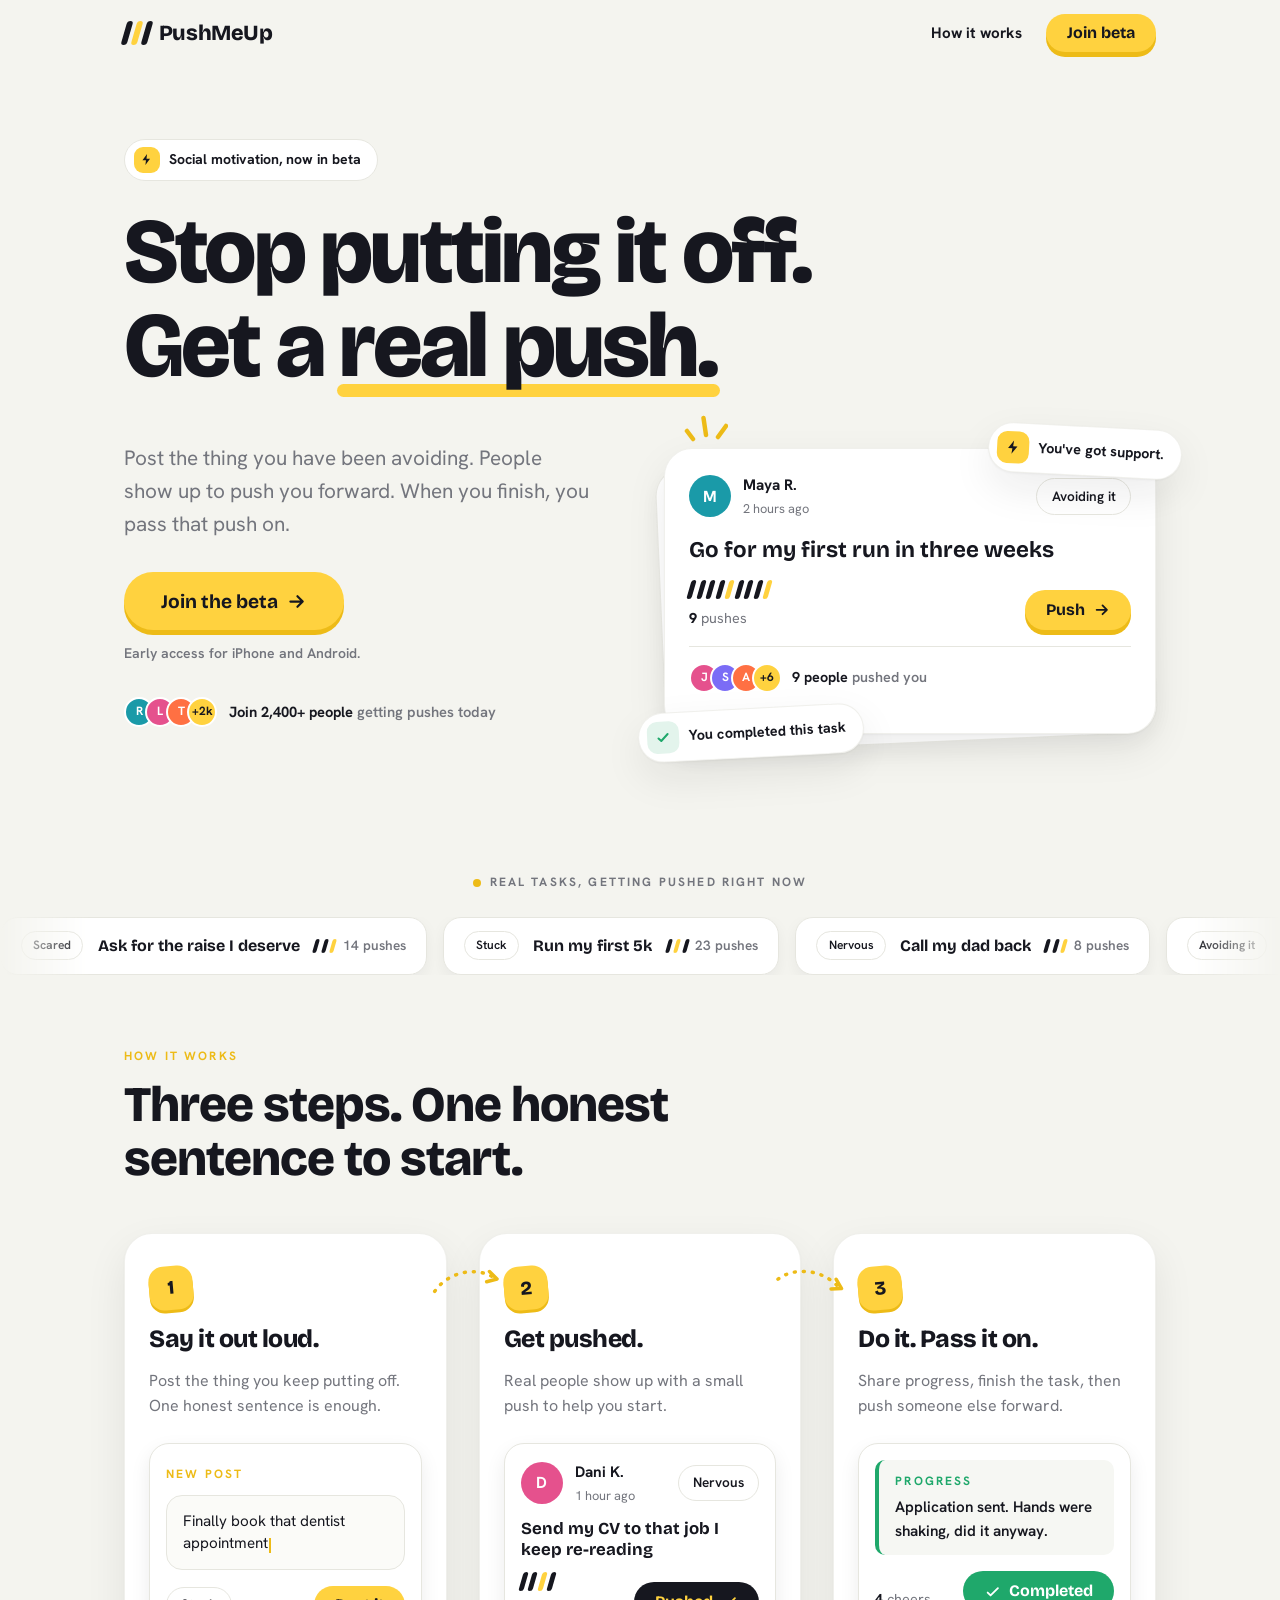
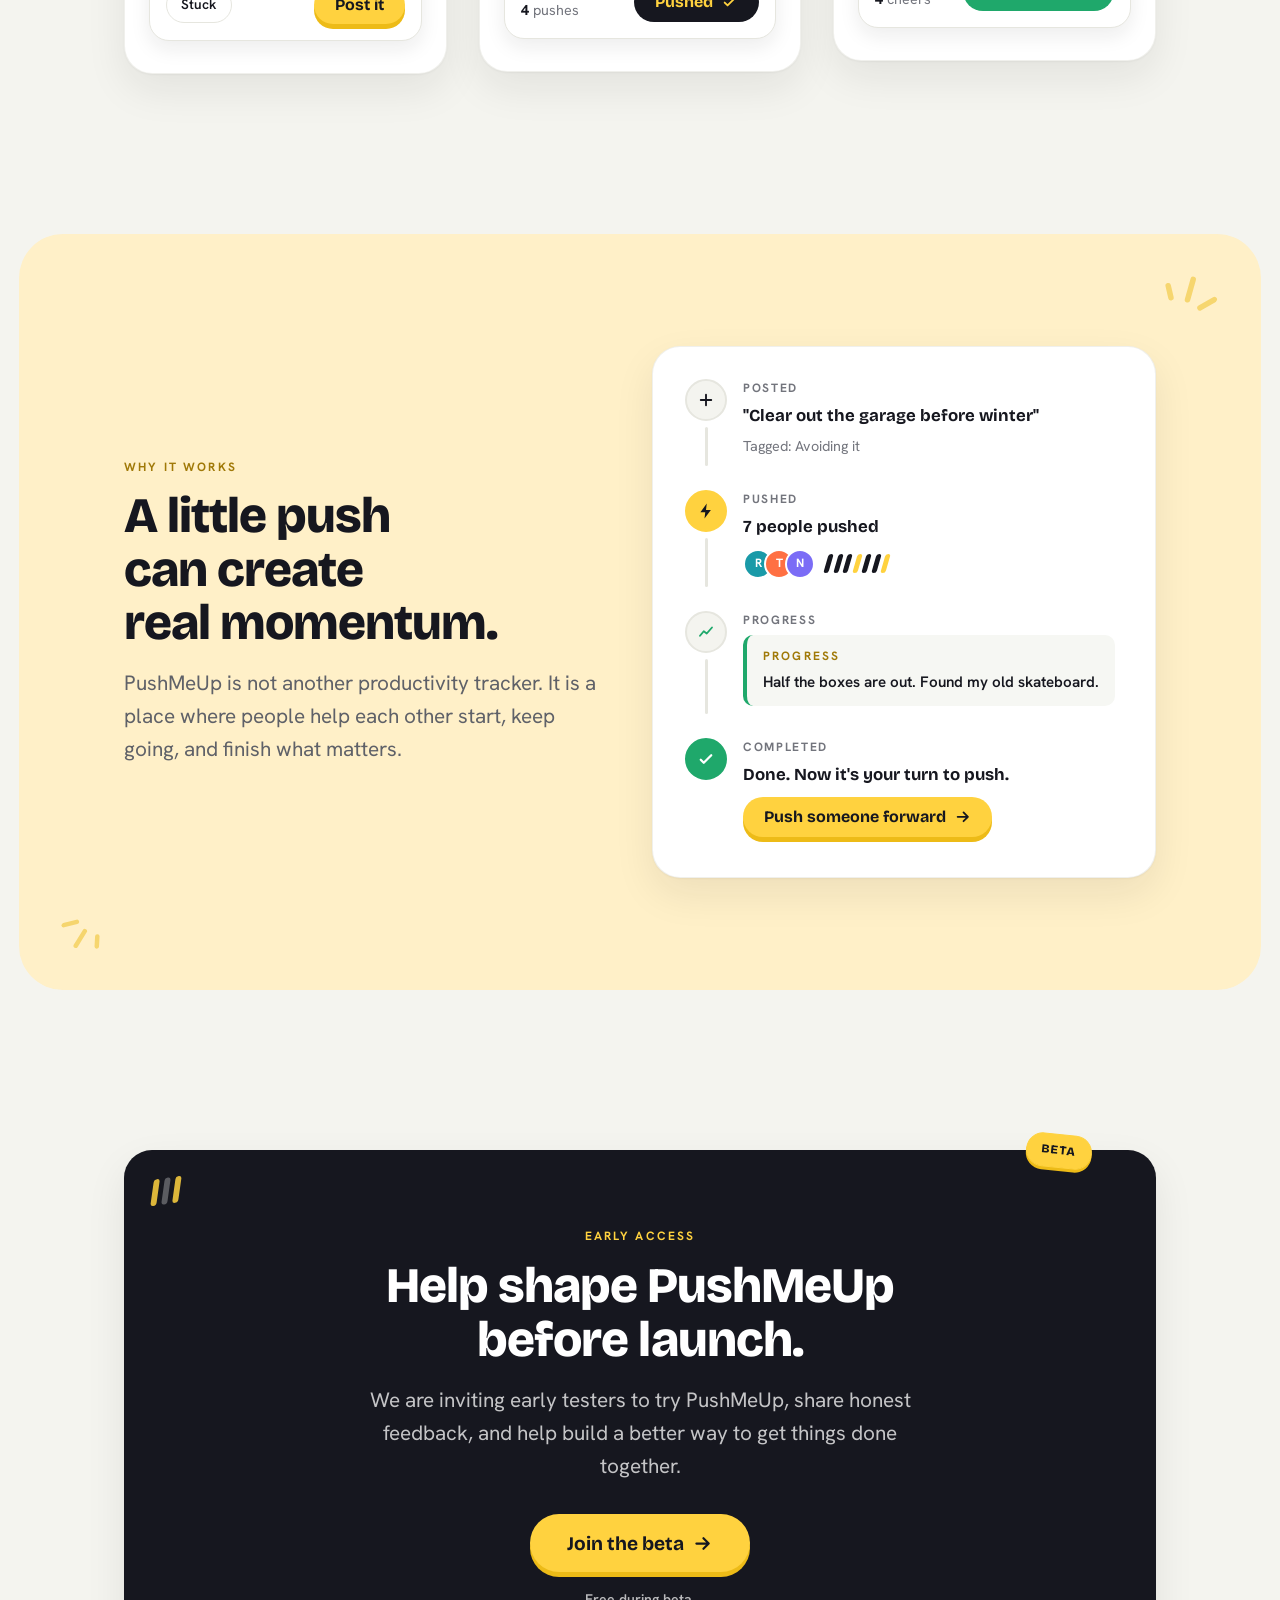
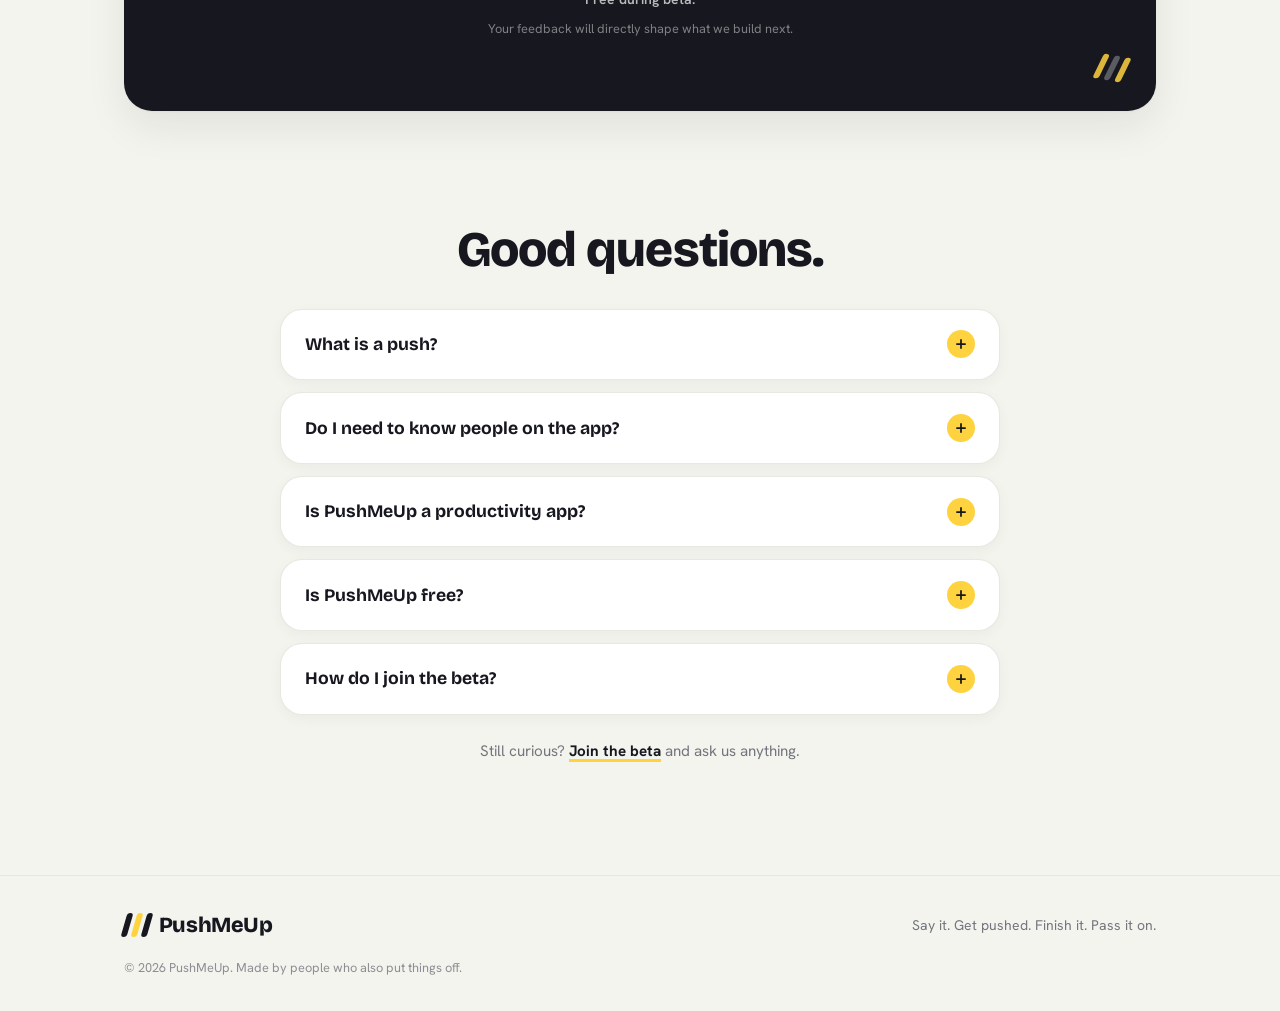
==== index.html @ baaebb1c "Add GitHub Pages deploy via Actions; centralize CTA links - .github/workflows/deploy.yml publishes t" ====
<!DOCTYPE html>
<html lang="en">
<head>
  <meta charset="UTF-8" />
  <meta name="viewport" content="width=device-width, initial-scale=1.0" />
  <title>PushMeUp | Stop putting it off. Get a real push.</title>
  <meta name="description" content="Post the thing you have been avoiding. People show up to push you forward, and when you finish you pass that push on. Join the PushMeUp beta." />
  <meta property="og:title" content="PushMeUp | Stop putting it off. Get a real push." />
  <meta property="og:description" content="Post the thing you have been avoiding. People show up to push you forward, and when you finish you pass that push on." />
  <meta property="og:type" content="website" />
  <meta name="theme-color" content="#F4F4EF" />
  <link rel="icon" href="data:image/svg+xml,%3Csvg xmlns='http://www.w3.org/2000/svg' viewBox='0 0 32 32'%3E%3Cg transform='rotate(14 16 16)'%3E%3Crect x='5' y='5' width='5' height='22' rx='2.5' fill='%2316171F'/%3E%3Crect x='13.5' y='5' width='5' height='22' rx='2.5' fill='%23FFD23F'/%3E%3Crect x='22' y='5' width='5' height='22' rx='2.5' fill='%2316171F'/%3E%3C/g%3E%3C/svg%3E" />

  <link rel="preconnect" href="https://fonts.googleapis.com" />
  <link rel="preconnect" href="https://fonts.gstatic.com" crossorigin />
  <link href="https://fonts.googleapis.com/css2?family=Bricolage+Grotesque:wght@400;600;700;800&family=Hanken+Grotesk:wght@400;600;700;800&display=swap" rel="stylesheet" />

  <link rel="stylesheet" href="css/theme.css" />
  <link rel="stylesheet" href="css/components.css" />
  <link rel="stylesheet" href="css/site.css" />
</head>
<body>

  <!-- ================= Header ================= -->
  <header class="header">
    <div class="wrap header__row">
      <a class="logo" href="#" aria-label="PushMeUp home">
        <span class="logo__bars" aria-hidden="true"><i></i><i></i><i></i></span>
        PushMeUp
      </a>
      <nav class="header__nav" aria-label="Main">
        <a class="header__link" href="#how-it-works">How it works</a>
        <a class="btn btn--push btn--compact" href="#beta" data-cta>Join beta</a>
      </nav>
    </div>
  </header>

  <main>
    <!-- ================= Hero ================= -->
    <section class="hero">
      <div class="wrap">
        <span class="hero__kicker">
          <span class="hero__kicker-bolt" aria-hidden="true">
            <svg viewBox="0 0 24 24" fill="none"><path d="M13 2 4.5 13.5H11L10 22l8.5-11.5H12L13 2Z" fill="#16171F"/></svg>
          </span>
          Social motivation, now in beta
        </span>

        <h1 class="hero__title">Stop putting it off. Get a <span class="hl">real push.</span></h1>

        <div class="hero__grid">
          <div class="hero__copy">
            <p class="hero__lead">Post the thing you have been avoiding. People show up to push you forward. When you finish, you pass that push on.</p>
            <div class="hero__actions">
              <a class="btn btn--push" href="#beta" data-cta>
                Join the beta
                <svg class="btn__arrow" viewBox="0 0 24 24" fill="none" aria-hidden="true"><path d="M5 12h14M13 6l6 6-6 6" stroke="currentColor" stroke-width="2.5" stroke-linecap="round" stroke-linejoin="round"/></svg>
              </a>
              <p class="hero__cta-note">Early access for iPhone and Android.</p>
            </div>
            <p class="hero__proof">
              <span class="avatar-stack" aria-hidden="true">
                <span class="avatar avatar--sm avatar--teal">R</span>
                <span class="avatar avatar--sm avatar--pink">L</span>
                <span class="avatar avatar--sm avatar--orange">T</span>
                <span class="avatar avatar--sm avatar--push">+2k</span>
              </span>
              <span><strong>Join 2,400+ people</strong> getting pushes today</span>
            </p>
          </div>

          <div class="hero__stage">
            <!-- hand-drawn "ta-da" emphasis strokes -->
            <svg class="hero__burst" viewBox="0 0 44 32" fill="none" aria-hidden="true">
              <path d="M9 29 3 21M22 25l-2.5-17M34 27l8-11" stroke="currentColor" stroke-width="4.5" stroke-linecap="round"/>
            </svg>

            <div class="hero__card-back" aria-hidden="true"></div>

            <span class="support-chip hero__chip-support">
              <span class="support-chip__bolt" aria-hidden="true">
                <svg viewBox="0 0 24 24" fill="none"><path d="M13 2 4.5 13.5H11L10 22l8.5-11.5H12L13 2Z" fill="#16171F"/></svg>
              </span>
              You've got support.
            </span>

            <!-- Main task card: faithful feed-card recreation -->
            <article class="app-card hero__card-main" aria-label="Example PushMeUp post">
              <div class="app-card__head">
                <span class="avatar avatar--teal" aria-hidden="true">M</span>
                <div class="app-card__who">
                  <strong>Maya R.</strong>
                  <span>2 hours ago</span>
                </div>
                <span class="chip">Avoiding it</span>
              </div>
              <p class="app-card__task">Go for my first run in three weeks</p>
              <div class="app-card__foot">
                <div class="app-card__pushes">
                  <span class="tally" aria-hidden="true">
                    <i></i><i></i><i></i><i></i><i class="is-push"></i><i></i><i></i><i></i><i class="is-push"></i>
                  </span>
                  <span class="app-card__count"><strong>9</strong> pushes</span>
                </div>
                <button class="btn btn--push btn--compact js-hero-push" type="button">
                  Push
                  <svg class="btn__arrow" viewBox="0 0 24 24" fill="none" aria-hidden="true"><path d="M5 12h14M13 6l6 6-6 6" stroke="currentColor" stroke-width="2.5" stroke-linecap="round" stroke-linejoin="round"/></svg>
                </button>
              </div>
              <div class="hero__supporters">
                <span class="avatar-stack" aria-hidden="true">
                  <span class="avatar avatar--sm avatar--pink">J</span>
                  <span class="avatar avatar--sm avatar--purple">S</span>
                  <span class="avatar avatar--sm avatar--orange">A</span>
                  <span class="avatar avatar--sm avatar--push">+6</span>
                </span>
                <span><strong>9 people</strong> pushed you</span>
              </div>
            </article>

            <span class="support-chip hero__chip-done">
              <span class="support-chip__bolt" style="background: var(--done-soft);" aria-hidden="true">
                <svg viewBox="0 0 24 24" fill="none"><path d="m5 13 4 4L19 7" stroke="#1FA86B" stroke-width="3" stroke-linecap="round" stroke-linejoin="round"/></svg>
              </span>
              You completed this task
            </span>
          </div>
        </div>
      </div>
    </section>

    <!-- ================= Live feed strip ================= -->
    <section class="feed-strip" aria-label="Real tasks being pushed right now">
      <p class="feed-strip__label"><span class="feed-strip__dot" aria-hidden="true"></span> Real tasks, getting pushed right now</p>
      <div class="feed-strip__viewport">
        <div class="marquee">
          <div class="marquee__group">
            <span class="mini-card"><span class="chip">Scared</span><span class="mini-card__task">Ask for the raise I deserve</span><span class="mini-card__meta"><span class="tally"><i></i><i></i><i class="is-push"></i></span> 14 pushes</span></span>
            <span class="mini-card"><span class="chip">Stuck</span><span class="mini-card__task">Run my first 5k</span><span class="mini-card__meta"><span class="tally"><i></i><i class="is-push"></i><i></i></span> 23 pushes</span></span>
            <span class="mini-card"><span class="chip">Nervous</span><span class="mini-card__task">Call my dad back</span><span class="mini-card__meta"><span class="tally"><i></i><i></i><i class="is-push"></i></span> 8 pushes</span></span>
            <span class="mini-card"><span class="chip">Avoiding it</span><span class="mini-card__task">Finish chapter three of my thesis</span><span class="mini-card__meta"><span class="tally"><i class="is-push"></i><i></i><i></i></span> 17 pushes</span></span>
            <span class="mini-card"><span class="chip">Stuck</span><span class="mini-card__task">Send the first invoice</span><span class="mini-card__meta"><span class="tally"><i></i><i class="is-push"></i><i></i></span> 12 pushes</span></span>
            <span class="mini-card"><span class="chip">Day one</span><span class="mini-card__task">Quit vaping, for real this time</span><span class="mini-card__meta"><span class="tally"><i></i><i></i><i class="is-push"></i></span> 31 pushes</span></span>
            <span class="mini-card"><span class="chip">Avoiding it</span><span class="mini-card__task">Book the dentist. Finally.</span><span class="mini-card__meta"><span class="tally"><i class="is-push"></i><i></i><i></i></span> 9 pushes</span></span>
            <span class="mini-card"><span class="chip">Nervous</span><span class="mini-card__task">Post my art online</span><span class="mini-card__meta"><span class="tally"><i></i><i class="is-push"></i><i></i></span> 19 pushes</span></span>
          </div>
          <div class="marquee__group" aria-hidden="true">
            <span class="mini-card"><span class="chip">Scared</span><span class="mini-card__task">Ask for the raise I deserve</span><span class="mini-card__meta"><span class="tally"><i></i><i></i><i class="is-push"></i></span> 14 pushes</span></span>
            <span class="mini-card"><span class="chip">Stuck</span><span class="mini-card__task">Run my first 5k</span><span class="mini-card__meta"><span class="tally"><i></i><i class="is-push"></i><i></i></span> 23 pushes</span></span>
            <span class="mini-card"><span class="chip">Nervous</span><span class="mini-card__task">Call my dad back</span><span class="mini-card__meta"><span class="tally"><i></i><i></i><i class="is-push"></i></span> 8 pushes</span></span>
            <span class="mini-card"><span class="chip">Avoiding it</span><span class="mini-card__task">Finish chapter three of my thesis</span><span class="mini-card__meta"><span class="tally"><i class="is-push"></i><i></i><i></i></span> 17 pushes</span></span>
            <span class="mini-card"><span class="chip">Stuck</span><span class="mini-card__task">Send the first invoice</span><span class="mini-card__meta"><span class="tally"><i></i><i class="is-push"></i><i></i></span> 12 pushes</span></span>
            <span class="mini-card"><span class="chip">Day one</span><span class="mini-card__task">Quit vaping, for real this time</span><span class="mini-card__meta"><span class="tally"><i></i><i></i><i class="is-push"></i></span> 31 pushes</span></span>
            <span class="mini-card"><span class="chip">Avoiding it</span><span class="mini-card__task">Book the dentist. Finally.</span><span class="mini-card__meta"><span class="tally"><i class="is-push"></i><i></i><i></i></span> 9 pushes</span></span>
            <span class="mini-card"><span class="chip">Nervous</span><span class="mini-card__task">Post my art online</span><span class="mini-card__meta"><span class="tally"><i></i><i class="is-push"></i><i></i></span> 19 pushes</span></span>
          </div>
        </div>
      </div>
    </section>

    <!-- ================= How it works ================= -->
    <section class="section" id="how-it-works" style="padding-top: 0;">
      <div class="wrap">
        <span class="overline section__kicker reveal">How it works</span>
        <h2 class="section__title reveal">Three steps. One honest sentence to start.</h2>

        <div class="steps reveal-group">
          <!-- connector doodles (desktop) -->
          <svg class="step-arrow step-arrow--1" viewBox="0 0 76 34" fill="none" aria-hidden="true">
            <path d="M4 26C20 6 50 4 66 18" stroke="currentColor" stroke-width="3.5" stroke-linecap="round" stroke-dasharray="1 8"/>
            <path d="M60 10l7 8-10.5 2" stroke="currentColor" stroke-width="3.5" stroke-linecap="round" stroke-linejoin="round"/>
          </svg>
          <svg class="step-arrow step-arrow--2" viewBox="0 0 76 34" fill="none" aria-hidden="true">
            <path d="M4 18C20 4 50 6 66 24" stroke="currentColor" stroke-width="3.5" stroke-linecap="round" stroke-dasharray="1 8"/>
            <path d="M62 15l6 9-10.5 1" stroke="currentColor" stroke-width="3.5" stroke-linecap="round" stroke-linejoin="round"/>
          </svg>

          <!-- Step 1 -->
          <article class="card card--hoverable step reveal">
            <span class="step__num" aria-hidden="true">1</span>
            <h3 class="step__title">Say it out loud.</h3>
            <p class="step__copy">Post the thing you keep putting off. One honest sentence is enough.</p>
            <div class="step__visual" aria-label="Post composer preview">
              <div class="app-card">
                <span class="overline">New post</span>
                <div class="composer__field" style="margin-top: 0.6rem;">
                  Finally book that dentist appointment<span class="caret" aria-hidden="true"></span>
                </div>
                <div class="composer__foot">
                  <span class="chip">Stuck</span>
                  <span class="btn btn--push btn--compact" role="presentation">Post it</span>
                </div>
              </div>
            </div>
          </article>

          <!-- Step 2 -->
          <article class="card card--hoverable step reveal">
            <span class="step__num" aria-hidden="true">2</span>
            <h3 class="step__title">Get pushed.</h3>
            <p class="step__copy">Real people show up with a small push to help you start.</p>
            <div class="step__visual" aria-label="Push interaction preview">
              <div class="app-card">
                <div class="app-card__head">
                  <span class="avatar avatar--pink" aria-hidden="true">D</span>
                  <div class="app-card__who">
                    <strong>Dani K.</strong>
                    <span>1 hour ago</span>
                  </div>
                  <span class="chip">Nervous</span>
                </div>
                <p class="app-card__task">Send my CV to that job I keep re-reading</p>
                <div class="app-card__foot">
                  <div class="app-card__pushes">
                    <span class="tally" aria-hidden="true"><i></i><i></i><i class="is-push"></i><i></i></span>
                    <span class="app-card__count"><strong>4</strong> pushes</span>
                  </div>
                  <span class="btn btn--pushed" role="presentation">
                    Pushed
                    <svg class="btn__arrow" viewBox="0 0 24 24" fill="none" aria-hidden="true"><path d="m5 13 4 4L19 7" stroke="currentColor" stroke-width="2.5" stroke-linecap="round" stroke-linejoin="round"/></svg>
                  </span>
                </div>
              </div>
            </div>
          </article>

          <!-- Step 3 -->
          <article class="card card--hoverable step reveal">
            <span class="step__num" aria-hidden="true">3</span>
            <h3 class="step__title">Do it. Pass it on.</h3>
            <p class="step__copy">Share progress, finish the task, then push someone else forward.</p>
            <div class="step__visual" aria-label="Progress and completion preview">
              <div class="app-card">
                <div class="progress-block" style="margin-top: 0;">
                  <span class="overline">Progress</span>
                  <p>Application sent. Hands were shaking, did it anyway.</p>
                </div>
                <div class="app-card__foot">
                  <span class="app-card__count"><strong>4</strong> cheers</span>
                  <span class="btn btn--done" role="presentation">
                    <svg class="btn__arrow" viewBox="0 0 24 24" fill="none" aria-hidden="true"><path d="m5 13 4 4L19 7" stroke="currentColor" stroke-width="2.5" stroke-linecap="round" stroke-linejoin="round"/></svg>
                    Completed
                  </span>
                </div>
              </div>
            </div>
          </article>
        </div>
      </div>
    </section>

    <!-- ================= Momentum ================= -->
    <section class="band-section">
      <div class="band">
        <svg class="band__doodle band__doodle--tr" viewBox="0 0 44 32" fill="none" aria-hidden="true">
          <path d="M9 29 3 21M22 25l-2.5-17M34 27l8-11" stroke="currentColor" stroke-width="4.5" stroke-linecap="round"/>
        </svg>
        <svg class="band__doodle band__doodle--bl" viewBox="0 0 44 32" fill="none" aria-hidden="true">
          <path d="M9 29 3 21M22 25l-2.5-17M34 27l8-11" stroke="currentColor" stroke-width="4.5" stroke-linecap="round"/>
        </svg>

        <div class="wrap momentum__grid">
          <div class="reveal">
            <span class="overline section__kicker">Why it works</span>
            <h2 class="section__title">A little push can create real momentum.</h2>
            <p class="section__lead">PushMeUp is not another productivity tracker. It is a place where people help each other start, keep going, and finish what matters.</p>
          </div>

          <div class="card timeline reveal-group" aria-label="The PushMeUp loop, from posting to completing">
            <div class="timeline__row reveal">
              <div class="timeline__marker">
                <span class="timeline__dot" aria-hidden="true">
                  <svg viewBox="0 0 24 24" fill="none"><path d="M12 5v14M5 12h14" stroke="#16171F" stroke-width="2.5" stroke-linecap="round"/></svg>
                </span>
                <span class="timeline__line" aria-hidden="true"></span>
              </div>
              <div class="timeline__body">
                <span class="timeline__label">Posted</span>
                <p class="timeline__text">"Clear out the garage before winter"</p>
                <p class="timeline__sub">Tagged: Avoiding it</p>
              </div>
            </div>

            <div class="timeline__row reveal">
              <div class="timeline__marker">
                <span class="timeline__dot timeline__dot--push" aria-hidden="true">
                  <svg viewBox="0 0 24 24" fill="none"><path d="M13 2 4.5 13.5H11L10 22l8.5-11.5H12L13 2Z" fill="#16171F"/></svg>
                </span>
                <span class="timeline__line" aria-hidden="true"></span>
              </div>
              <div class="timeline__body">
                <span class="timeline__label">Pushed</span>
                <p class="timeline__text">7 people pushed</p>
                <div class="timeline__pushrow">
                  <span class="avatar-stack" aria-hidden="true">
                    <span class="avatar avatar--sm avatar--teal">R</span>
                    <span class="avatar avatar--sm avatar--orange">T</span>
                    <span class="avatar avatar--sm avatar--purple">N</span>
                  </span>
                  <span class="tally" aria-hidden="true"><i></i><i></i><i></i><i class="is-push"></i><i></i><i></i><i class="is-push"></i></span>
                </div>
              </div>
            </div>

            <div class="timeline__row reveal">
              <div class="timeline__marker">
                <span class="timeline__dot" aria-hidden="true">
                  <svg viewBox="0 0 24 24" fill="none"><path d="M4 17l5-6 4 3 7-8" stroke="#1FA86B" stroke-width="2.5" stroke-linecap="round" stroke-linejoin="round"/></svg>
                </span>
                <span class="timeline__line" aria-hidden="true"></span>
              </div>
              <div class="timeline__body">
                <span class="timeline__label">Progress</span>
                <div class="progress-block" style="margin: 0.2rem 0 0;">
                  <span class="overline">Progress</span>
                  <p>Half the boxes are out. Found my old skateboard.</p>
                </div>
              </div>
            </div>

            <div class="timeline__row reveal">
              <div class="timeline__marker">
                <span class="timeline__dot timeline__dot--done" aria-hidden="true">
                  <svg viewBox="0 0 24 24" fill="none"><path d="m5 13 4 4L19 7" stroke="#fff" stroke-width="3" stroke-linecap="round" stroke-linejoin="round"/></svg>
                </span>
              </div>
              <div class="timeline__body">
                <span class="timeline__label">Completed</span>
                <p class="timeline__text">Done. Now it's your turn to push.</p>
                <div class="timeline__pushrow">
                  <span class="btn btn--push btn--compact" role="presentation">
                    Push someone forward
                    <svg class="btn__arrow" viewBox="0 0 24 24" fill="none" aria-hidden="true"><path d="M5 12h14M13 6l6 6-6 6" stroke="currentColor" stroke-width="2.5" stroke-linecap="round" stroke-linejoin="round"/></svg>
                  </span>
                </div>
              </div>
            </div>
          </div>
        </div>
      </div>
    </section>

    <!-- ================= Beta ================= -->
    <section class="section" id="beta">
      <div class="wrap">
        <div class="card card--ink beta-card reveal">
          <span class="chip chip--beta beta-card__badge" aria-hidden="true">Beta</span>
          <span class="doodle doodle--bars-l" aria-hidden="true"><i></i><i></i><i></i></span>
          <span class="doodle doodle--bars-r" aria-hidden="true"><i></i><i></i><i></i></span>

          <span class="overline">Early access</span>
          <h2 class="beta-card__title" style="margin-top: 0.75rem;">Help shape PushMeUp before launch.</h2>
          <p class="beta-card__copy">We are inviting early testers to try PushMeUp, share honest feedback, and help build a better way to get things done together.</p>
          <a class="btn btn--push" href="#beta" data-cta>
            Join the beta
            <svg class="btn__arrow" viewBox="0 0 24 24" fill="none" aria-hidden="true"><path d="M5 12h14M13 6l6 6-6 6" stroke="currentColor" stroke-width="2.5" stroke-linecap="round" stroke-linejoin="round"/></svg>
          </a>
          <p class="beta-card__note">Free during beta.</p>
          <p class="beta-card__micro">Your feedback will directly shape what we build next.</p>
        </div>
      </div>
    </section>

    <!-- ================= FAQ ================= -->
    <section class="section" id="faq" style="padding-top: 0;">
      <div class="wrap">
        <h2 class="section__title section__title--center reveal">Good questions.</h2>

        <div class="faq reveal-group">
          <div class="faq-item reveal">
            <button class="faq-item__q" type="button" aria-expanded="false" aria-controls="faq-a1" id="faq-q1">
              What is a push?
              <span class="faq-item__icon" aria-hidden="true">
                <svg viewBox="0 0 24 24" fill="none"><path d="M12 5v14M5 12h14" stroke="#16171F" stroke-width="3" stroke-linecap="round"/></svg>
              </span>
            </button>
            <div class="faq-item__a" id="faq-a1" role="region" aria-labelledby="faq-q1">
              <p>A push is a small, real nudge from another person. It is a tap that says "you've got this, go," and it shows up on your post so you can see people are actually rooting for you.</p>
            </div>
          </div>

          <div class="faq-item reveal">
            <button class="faq-item__q" type="button" aria-expanded="false" aria-controls="faq-a2" id="faq-q2">
              Do I need to know people on the app?
              <span class="faq-item__icon" aria-hidden="true">
                <svg viewBox="0 0 24 24" fill="none"><path d="M12 5v14M5 12h14" stroke="#16171F" stroke-width="3" stroke-linecap="round"/></svg>
              </span>
            </button>
            <div class="faq-item__a" id="faq-a2" role="region" aria-labelledby="faq-q2">
              <p>Nope. Most pushes come from people you have never met, strangers who know exactly what avoiding something feels like. You can invite friends too, but you don't need them to get going.</p>
            </div>
          </div>

          <div class="faq-item reveal">
            <button class="faq-item__q" type="button" aria-expanded="false" aria-controls="faq-a3" id="faq-q3">
              Is PushMeUp a productivity app?
              <span class="faq-item__icon" aria-hidden="true">
                <svg viewBox="0 0 24 24" fill="none"><path d="M12 5v14M5 12h14" stroke="#16171F" stroke-width="3" stroke-linecap="round"/></svg>
              </span>
            </button>
            <div class="faq-item__a" id="faq-a3" role="region" aria-labelledby="faq-q3">
              <p>Not really. There are no streaks to protect or charts to fall behind on. PushMeUp is about people helping people start. One task, one push, one finish at a time.</p>
            </div>
          </div>

          <div class="faq-item reveal">
            <button class="faq-item__q" type="button" aria-expanded="false" aria-controls="faq-a4" id="faq-q4">
              Is PushMeUp free?
              <span class="faq-item__icon" aria-hidden="true">
                <svg viewBox="0 0 24 24" fill="none"><path d="M12 5v14M5 12h14" stroke="#16171F" stroke-width="3" stroke-linecap="round"/></svg>
              </span>
            </button>
            <div class="faq-item__a" id="faq-a4" role="region" aria-labelledby="faq-q4">
              <p>Yes, completely free during the beta. If that ever changes, beta testers will hear it from us first.</p>
            </div>
          </div>

          <div class="faq-item reveal">
            <button class="faq-item__q" type="button" aria-expanded="false" aria-controls="faq-a5" id="faq-q5">
              How do I join the beta?
              <span class="faq-item__icon" aria-hidden="true">
                <svg viewBox="0 0 24 24" fill="none"><path d="M12 5v14M5 12h14" stroke="#16171F" stroke-width="3" stroke-linecap="round"/></svg>
              </span>
            </button>
            <div class="faq-item__a" id="faq-a5" role="region" aria-labelledby="faq-q5">
              <p>Tap Join the beta anywhere on this page. We'll get you set up on iPhone or Android in a couple of minutes.</p>
            </div>
          </div>
        </div>

        <p class="faq__more">Still curious? <a href="#beta" data-cta>Join the beta</a> and ask us anything.</p>
      </div>
    </section>
  </main>

  <!-- ================= Footer ================= -->
  <footer class="footer">
    <div class="wrap">
      <div class="footer__row">
        <a class="logo" href="#" aria-label="PushMeUp home">
          <span class="logo__bars" aria-hidden="true"><i></i><i></i><i></i></span>
          PushMeUp
        </a>
        <p class="footer__tag">Say it. Get pushed. Finish it. Pass it on.</p>
      </div>
      <p class="footer__small">© 2026 PushMeUp. Made by people who also put things off.</p>
    </div>
  </footer>

  <script src="js/config.js"></script>
  <script src="js/main.js"></script>
</body>
</html>
---- css/theme.css ----
/* ============================================================
   PushMeUp: shared visual tokens
   Source of truth: src/shared/theme/colors.ts (mobile app)
   ============================================================ */

:root {
  /* Brand: mirrors the app's Tactile Momentum palette */
  --ink: #16171f;            /* onboardingInk / tactileMomentumSecondary */
  --ink-soft: #2a2b36;       /* onboardingInkSoft */
  --paper: #f4f4ef;          /* onboardingPaper */
  --card: #ffffff;           /* onboardingCard */
  --push: #ffd23f;           /* onboardingPush / tactileMomentumPrimary */
  --push-deep: #edbb17;      /* onboardingPushDeep */
  --push-soft: #fff7dd;      /* cheer-button fill */
  --done: #1fa86b;           /* onboardingDone */
  --done-soft: #e3f4ec;      /* onboardingDoneSoft */
  --muted: #73757d;          /* onboardingMuted */
  --line: #e6e6df;           /* onboardingLine */
  --push-tint: #fff0c8;      /* reminderBg: warm yellow wash */

  /* Avatar palette (matches in-app initial avatars) */
  --avatar-teal: #1a9aa8;
  --avatar-pink: #e5518d;
  --avatar-purple: #7b6cf6;
  --avatar-orange: #ff7043;

  /* Typography: same families the app ships in assets/fonts */
  --font-headline: 'Bricolage Grotesque', 'Arial Black', sans-serif;
  --font-body: 'Hanken Grotesk', 'Helvetica Neue', Arial, sans-serif;

  /* Type scale */
  --text-hero: clamp(2.9rem, 9.5vw, 5.75rem);
  --text-h2: clamp(2rem, 5vw, 3.1rem);
  --text-h3: clamp(1.25rem, 3vw, 1.55rem);
  --text-lead: clamp(1.1rem, 2.5vw, 1.3rem);
  --text-body: 1rem;
  --text-small: 0.875rem;
  --text-overline: 0.75rem;

  /* Shape: app cards are large-radius, buttons are full pills */
  --radius-card: 28px;
  --radius-inner: 16px;
  --radius-pill: 999px;
  --radius-band: 44px;

  /* Elevation: soft and warm, never hard */
  --shadow-card: 0 1px 2px rgba(22, 23, 31, 0.04), 0 16px 40px rgba(22, 23, 31, 0.08);
  --shadow-card-hover: 0 2px 4px rgba(22, 23, 31, 0.04), 0 24px 56px rgba(22, 23, 31, 0.12);
  --shadow-push: 0 5px 0 var(--push-deep);
  --shadow-push-hover: 0 6px 0 var(--push-deep);
  --shadow-push-press: 0 1px 0 var(--push-deep);

  /* Spacing rhythm */
  --space-1: 0.25rem;
  --space-2: 0.5rem;
  --space-3: 0.75rem;
  --space-4: 1rem;
  --space-5: 1.5rem;
  --space-6: 2rem;
  --space-7: 3rem;
  --space-8: 4.5rem;
  --space-9: 7rem;

  --content-max: 1080px;
}
---- css/components.css ----
/* ============================================================
   PushMeUp: reusable components
   Buttons, cards, chips, avatars, tally marks, app previews, FAQ
   ============================================================ */

/* ---------- Buttons ---------- */

.btn {
  display: inline-flex;
  align-items: center;
  justify-content: center;
  gap: 0.5rem;
  border: none;
  border-radius: var(--radius-pill);
  font-family: var(--font-headline);
  font-weight: 700;
  cursor: pointer;
  text-decoration: none;
  line-height: 1;
  transition: transform 0.15s ease, box-shadow 0.15s ease, background-color 0.15s ease;
  -webkit-tap-highlight-color: transparent;
}

.btn:focus-visible {
  outline: 3px solid var(--ink);
  outline-offset: 3px;
}

/* Primary: the app's yellow Push CTA */
.btn--push {
  background: var(--push);
  color: var(--ink);
  box-shadow: var(--shadow-push);
  padding: 1.15rem 2.3rem;
  font-size: 1.2rem;
}

.btn--push:hover {
  transform: translateY(-1px);
  box-shadow: var(--shadow-push-hover);
}

.btn--push:active {
  transform: translateY(4px);
  box-shadow: var(--shadow-push-press);
}

.btn--compact {
  padding: 0.7rem 1.3rem;
  font-size: 1rem;
}

/* Cheer: light yellow outline pill, as in the feed */
.btn--cheer {
  background: var(--push-soft);
  border: 2px solid var(--push);
  color: var(--ink);
  padding: 0.6rem 1.2rem;
  font-size: 0.95rem;
}

/* Pushed state: dark pill with check */
.btn--pushed {
  background: var(--ink);
  color: var(--push);
  padding: 0.7rem 1.3rem;
  font-size: 1rem;
  cursor: default;
}

/* Done state: green */
.btn--done {
  background: var(--done);
  color: #fff;
  padding: 0.7rem 1.3rem;
  font-size: 1rem;
  cursor: default;
}

.btn .btn__arrow {
  width: 1.1em;
  height: 1.1em;
  flex: none;
}

/* ---------- Cards ---------- */

.card {
  background: var(--card);
  border-radius: var(--radius-card);
  box-shadow: var(--shadow-card);
  border: 1px solid rgba(230, 230, 223, 0.6);
}

.card--hoverable {
  transition: transform 0.25s ease, box-shadow 0.25s ease;
}

.card--hoverable:hover {
  transform: translateY(-4px);
  box-shadow: var(--shadow-card-hover);
}

/* Dark banner card: like the in-app "YOUR PROGRESS · DAY 7" strip */
.card--ink {
  background: var(--ink);
  color: #fff;
  border: none;
}

/* ---------- Chips & labels ---------- */

.chip {
  display: inline-flex;
  align-items: center;
  padding: 0.4rem 0.9rem;
  border-radius: var(--radius-pill);
  border: 1.5px solid var(--line);
  background: var(--card);
  color: var(--ink);
  font-family: var(--font-body);
  font-weight: 600;
  font-size: 0.85rem;
  white-space: nowrap;
}

.chip--beta {
  background: var(--push);
  border-color: var(--push);
  font-family: var(--font-headline);
  font-weight: 800;
  letter-spacing: 0.08em;
  text-transform: uppercase;
  font-size: 0.75rem;
  transform: rotate(6deg);
}

.overline {
  font-family: var(--font-body);
  font-weight: 700;
  font-size: var(--text-overline);
  letter-spacing: 0.18em;
  text-transform: uppercase;
  color: var(--push-deep);
}

.card--ink .overline { color: var(--push); }

/* ---------- Avatars ---------- */

.avatar {
  display: inline-flex;
  align-items: center;
  justify-content: center;
  width: 42px;
  height: 42px;
  border-radius: 50%;
  color: #fff;
  font-family: var(--font-body);
  font-weight: 700;
  font-size: 1rem;
  flex: none;
}

.avatar--sm { width: 30px; height: 30px; font-size: 0.75rem; }
.avatar--teal { background: var(--avatar-teal); }
.avatar--pink { background: var(--avatar-pink); }
.avatar--purple { background: var(--avatar-purple); }
.avatar--orange { background: var(--avatar-orange); }
.avatar--push { background: var(--push); color: var(--ink); }

.avatar-stack {
  display: inline-flex;
  align-items: center;
}

.avatar-stack .avatar {
  border: 2.5px solid var(--card);
  margin-left: -9px;
}

.avatar-stack .avatar:first-child { margin-left: 0; }

/* ---------- Tally marks (push count, matches the app's ////) ---------- */

.tally {
  display: inline-flex;
  align-items: center;
  gap: 5px;
}

.tally i {
  display: block;
  width: 4.5px;
  height: 19px;
  border-radius: 3px;
  background: var(--ink);
  transform: skewX(-16deg);
}

.tally i.is-push { background: var(--push); }

/* ---------- App preview cards (product UI recreations) ---------- */

.app-card {
  background: var(--card);
  border-radius: var(--radius-card);
  box-shadow: var(--shadow-card);
  border: 1px solid rgba(230, 230, 223, 0.6);
  padding: var(--space-5);
  font-family: var(--font-body);
  text-align: left;
}

.app-card__head {
  display: flex;
  align-items: center;
  gap: 0.75rem;
}

.app-card__who {
  display: flex;
  flex-direction: column;
  gap: 0.1rem;
  min-width: 0;
}

.app-card__who strong {
  font-weight: 700;
  color: var(--ink);
  font-size: 0.95rem;
}

.app-card__who span {
  color: var(--muted);
  font-size: 0.8rem;
}

.app-card__head .chip { margin-left: auto; }

.app-card__task {
  font-family: var(--font-headline);
  font-weight: 700;
  font-size: clamp(1.15rem, 3.5vw, 1.4rem);
  line-height: 1.25;
  color: var(--ink);
  margin: var(--space-4) 0;
}

.app-card__foot {
  display: flex;
  align-items: flex-end;
  justify-content: space-between;
  gap: 1rem;
  flex-wrap: wrap;
}

.app-card__pushes {
  display: flex;
  flex-direction: column;
  gap: 0.5rem;
}

.app-card__count {
  font-size: 0.9rem;
  color: var(--muted);
}

.app-card__count strong {
  color: var(--ink);
  font-weight: 800;
}

/* Progress block: green-edged, as in task detail */
.progress-block {
  border-left: 4px solid var(--done);
  background: #f6f7f3;
  border-radius: 10px;
  padding: 0.75rem 1rem;
  margin: var(--space-4) 0;
}

.progress-block .overline {
  color: var(--done);
  display: block;
  margin-bottom: 0.25rem;
}

.progress-block p {
  margin: 0;
  color: var(--ink);
  font-weight: 600;
  font-size: 0.95rem;
}

/* Composer preview */
.composer__field {
  border: 1.5px solid var(--line);
  border-radius: var(--radius-inner);
  padding: 0.9rem 1rem;
  color: var(--ink);
  font-size: 0.95rem;
  line-height: 1.45;
  background: #fbfbf8;
}

.composer__field .caret {
  display: inline-block;
  width: 2px;
  height: 1em;
  background: var(--push-deep);
  vertical-align: text-bottom;
  margin-left: 1px;
  animation: blink 1.1s steps(1) infinite;
}

@keyframes blink { 50% { opacity: 0; } }

.composer__foot {
  display: flex;
  align-items: center;
  justify-content: space-between;
  gap: 0.75rem;
  margin-top: var(--space-4);
}

/* Notification chip: "You've got support." */
.support-chip {
  display: inline-flex;
  align-items: center;
  gap: 0.6rem;
  background: var(--card);
  border-radius: var(--radius-pill);
  box-shadow: var(--shadow-card);
  border: 1px solid rgba(230, 230, 223, 0.6);
  padding: 0.5rem 1.1rem 0.5rem 0.5rem;
  font-family: var(--font-body);
  font-weight: 700;
  font-size: 0.9rem;
  color: var(--ink);
  white-space: nowrap;
}

.support-chip__bolt {
  display: inline-flex;
  align-items: center;
  justify-content: center;
  width: 32px;
  height: 32px;
  border-radius: 10px;
  background: var(--push);
  flex: none;
}

.support-chip__bolt svg { width: 16px; height: 16px; }

/* ---------- FAQ accordion ---------- */

.faq-item {
  background: var(--card);
  border-radius: 22px;
  border: 1.5px solid rgba(230, 230, 223, 0.9);
  box-shadow: 0 4px 14px rgba(22, 23, 31, 0.04);
  overflow: hidden;
  transition: border-color 0.2s ease;
}

.faq-item.is-open { border-color: var(--push); }

.faq-item + .faq-item { margin-top: var(--space-3); }

.faq-item__q {
  display: flex;
  align-items: center;
  justify-content: space-between;
  gap: 1rem;
  width: 100%;
  padding: 1.3rem 1.5rem;
  background: none;
  border: none;
  cursor: pointer;
  text-align: left;
  font-family: var(--font-headline);
  font-weight: 700;
  font-size: 1.1rem;
  color: var(--ink);
}

.faq-item__q:focus-visible {
  outline: 3px solid var(--push-deep);
  outline-offset: -3px;
}

.faq-item__icon {
  flex: none;
  width: 28px;
  height: 28px;
  border-radius: 50%;
  background: var(--push);
  display: inline-flex;
  align-items: center;
  justify-content: center;
  transition: transform 0.25s ease;
}

.faq-item__icon svg { width: 14px; height: 14px; }

.faq-item.is-open .faq-item__icon { transform: rotate(45deg); }

.faq-item__a {
  max-height: 0;
  overflow: hidden;
  transition: max-height 0.3s ease;
}

.faq-item__a p {
  margin: 0;
  padding: 0 1.5rem 1.35rem;
  color: var(--muted);
  font-size: 1rem;
  line-height: 1.6;
}

/* ---------- Marquee mini feed cards ---------- */

.mini-card {
  display: inline-flex;
  align-items: center;
  gap: 0.9rem;
  background: var(--card);
  border: 1.5px solid var(--line);
  border-radius: 18px;
  padding: 0.85rem 1.25rem;
  box-shadow: 0 6px 16px rgba(22, 23, 31, 0.05);
  white-space: nowrap;
  flex: none;
}

.mini-card__task {
  font-family: var(--font-headline);
  font-weight: 700;
  font-size: 1rem;
  color: var(--ink);
}

.mini-card__meta {
  display: inline-flex;
  align-items: center;
  gap: 0.5rem;
  color: var(--muted);
  font-size: 0.85rem;
  font-weight: 600;
}

.mini-card__meta .tally i { height: 14px; width: 3.5px; }

.mini-card .chip {
  font-size: 0.75rem;
  padding: 0.25rem 0.7rem;
}

/* ---------- Live push pip (+1 floating off the hero card) ---------- */

@keyframes pip-float {
  0% { opacity: 0; transform: translateY(6px) scale(0.7) rotate(-4deg); }
  25% { opacity: 1; }
  100% { opacity: 0; transform: translateY(-34px) scale(1.05) rotate(4deg); }
}

.push-pip {
  position: absolute;
  right: 44px;
  top: -14px;
  background: var(--ink);
  color: var(--push);
  font-family: var(--font-headline);
  font-weight: 800;
  font-size: 0.85rem;
  padding: 0.3rem 0.65rem;
  border-radius: var(--radius-pill);
  pointer-events: none;
  animation: pip-float 1.4s ease-out both;
}

@keyframes btn-nudge {
  0% { transform: none; }
  30% { transform: scale(1.07) translateY(-2px); }
  60% { transform: scale(0.97); }
  100% { transform: none; }
}

.btn--push.is-nudged { animation: btn-nudge 0.7s ease; }

.tally i {
  transition: transform 0.3s ease, background-color 0.3s ease;
}

.tally i.is-flash {
  transform: skewX(-16deg) scaleY(1.4);
  background: var(--push-deep);
}

/* ---------- Doodles ---------- */

.doodle {
  position: absolute;
  pointer-events: none;
  color: var(--push-deep);
}

/* ---------- Reduced motion ---------- */

@media (prefers-reduced-motion: reduce) {
  .btn,
  .card--hoverable,
  .faq-item__icon,
  .faq-item__a,
  .tally i {
    transition: none;
  }
  .composer__field .caret,
  .push-pip,
  .btn--push.is-nudged {
    animation: none;
  }
}
---- css/site.css ----
/* ============================================================
   PushMeUp: page layout & sections (mobile-first)
   ============================================================ */

*,
*::before,
*::after { box-sizing: border-box; }

html { scroll-behavior: smooth; }

@media (prefers-reduced-motion: reduce) {
  html { scroll-behavior: auto; }
}

body {
  margin: 0;
  background: var(--paper);
  color: var(--ink);
  font-family: var(--font-body);
  font-size: var(--text-body);
  line-height: 1.6;
  -webkit-font-smoothing: antialiased;
  overflow-x: hidden;
}

img, svg { max-width: 100%; }

::selection {
  background: var(--push);
  color: var(--ink);
}

h1, h2, h3 {
  font-family: var(--font-headline);
  line-height: 1.08;
  margin: 0;
  letter-spacing: -0.02em;
  text-wrap: balance;
}

section[id] { scroll-margin-top: 84px; }

.wrap {
  width: 100%;
  max-width: var(--content-max);
  margin: 0 auto;
  padding-inline: var(--space-5);
}

.section {
  padding-block: var(--space-8);
  position: relative;
}

@media (min-width: 800px) {
  .section { padding-block: var(--space-9); }
}

.section__kicker {
  display: block;
  margin-bottom: var(--space-3);
}

.section__title {
  font-size: var(--text-h2);
  font-weight: 800;
  max-width: 22ch;
}

.section__title--center {
  margin-inline: auto;
  text-align: center;
}

.section__lead {
  font-size: var(--text-lead);
  color: var(--muted);
  max-width: 52ch;
  margin: var(--space-4) 0 0;
}

/* Yellow marker underline: same device as the app's onboarding headline */
.hl {
  position: relative;
  white-space: nowrap;
}

.hl::after {
  content: '';
  position: absolute;
  left: -0.03em;
  right: -0.03em;
  bottom: 0.04em;
  height: 0.14em;
  background: var(--push);
  border-radius: 999px;
  z-index: -1;
}

/* ---------- Header ---------- */

.header {
  position: sticky;
  top: 0;
  z-index: 50;
  background: rgba(244, 244, 239, 0.85);
  backdrop-filter: blur(12px);
  -webkit-backdrop-filter: blur(12px);
  border-bottom: 1px solid transparent;
  transition: border-color 0.25s ease, box-shadow 0.25s ease;
}

.header.is-scrolled {
  border-bottom-color: rgba(230, 230, 223, 0.8);
  box-shadow: 0 6px 24px rgba(22, 23, 31, 0.05);
}

.header__row {
  display: flex;
  align-items: center;
  justify-content: space-between;
  gap: var(--space-4);
  padding-block: 0.85rem;
}

.logo {
  display: inline-flex;
  align-items: center;
  gap: 0.55rem;
  text-decoration: none;
  color: var(--ink);
  font-family: var(--font-headline);
  font-weight: 800;
  font-size: 1.35rem;
  letter-spacing: -0.02em;
}

.logo__bars {
  display: inline-flex;
  gap: 4px;
}

.logo__bars i {
  display: block;
  width: 6px;
  height: 24px;
  border-radius: 3px;
  background: var(--ink);
  transform: skewX(-16deg);
}

.logo__bars i:nth-child(2) { background: var(--push); }

.header__nav {
  display: flex;
  align-items: center;
  gap: var(--space-5);
}

.header__link {
  color: var(--ink);
  text-decoration: none;
  font-weight: 700;
  font-size: 0.95rem;
}

.header__link:hover { color: var(--push-deep); }

@media (max-width: 460px) {
  .header__link { display: none; }
}

/* ---------- Hero ---------- */

.hero {
  padding-block: var(--space-7) var(--space-8);
  overflow: hidden;
}

@media (min-width: 900px) {
  .hero { padding-block: var(--space-8) var(--space-9); }
}

@keyframes hero-rise {
  from { opacity: 0; transform: translateY(18px); }
  to { opacity: 1; transform: none; }
}

.hero__kicker {
  display: inline-flex;
  align-items: center;
  gap: 0.55rem;
  background: var(--card);
  border: 1.5px solid var(--line);
  border-radius: var(--radius-pill);
  padding: 0.45rem 1rem 0.45rem 0.55rem;
  font-weight: 700;
  font-size: 0.88rem;
  color: var(--ink);
  animation: hero-rise 0.55s ease both;
}

.hero__kicker-bolt {
  display: inline-flex;
  align-items: center;
  justify-content: center;
  width: 26px;
  height: 26px;
  border-radius: 9px;
  background: var(--push);
}

.hero__kicker-bolt svg { width: 13px; height: 13px; }

.hero__title {
  font-size: var(--text-hero);
  font-weight: 800;
  letter-spacing: -0.03em;
  line-height: 1.02;
  margin-top: var(--space-5);
  max-width: 16ch;
  animation: hero-rise 0.55s ease 0.06s both;
}

.hero__grid {
  display: grid;
  gap: var(--space-7);
  align-items: center;
  margin-top: var(--space-6);
}

@media (min-width: 900px) {
  .hero__grid {
    grid-template-columns: 1fr 1.05fr;
    gap: var(--space-8);
    margin-top: var(--space-7);
  }
}

.hero__lead {
  font-size: var(--text-lead);
  color: var(--muted);
  max-width: 40ch;
  margin: 0 0 var(--space-6);
  animation: hero-rise 0.55s ease 0.12s both;
}

.hero__actions { animation: hero-rise 0.55s ease 0.18s both; }

.hero__cta-note {
  margin: var(--space-3) 0 0;
  color: var(--muted);
  font-size: var(--text-small);
  font-weight: 600;
}

.hero__proof {
  display: flex;
  align-items: center;
  gap: 0.75rem;
  margin-top: var(--space-6);
  color: var(--muted);
  font-size: 0.92rem;
  font-weight: 600;
  animation: hero-rise 0.55s ease 0.24s both;
}

.hero__proof strong { color: var(--ink); }

/* Hero card stack */
.hero__stage {
  position: relative;
  max-width: 500px;
  margin-inline: auto;
  margin-top: var(--space-5);
  width: 100%;
  animation: hero-rise 0.6s ease 0.2s both;
}

@media (min-width: 900px) {
  .hero__stage { margin-top: 0; }
}

.hero__card-back {
  position: absolute;
  inset: 0;
  transform: rotate(-2.5deg) translate(-4px, 10px);
  background: var(--card);
  border-radius: var(--radius-card);
  border: 1px solid rgba(230, 230, 223, 0.8);
  box-shadow: 0 8px 24px rgba(22, 23, 31, 0.05);
}

.hero__card-main { position: relative; }

.hero__card-main .app-card__foot { position: relative; }

.hero__supporters {
  display: flex;
  align-items: center;
  gap: 0.6rem;
  margin-top: var(--space-4);
  margin-bottom: var(--space-4);
  padding-top: var(--space-4);
  border-top: 1px solid var(--line);
  color: var(--muted);
  font-size: 0.9rem;
  font-weight: 600;
}

.hero__supporters strong { color: var(--ink); }

@keyframes chip-bob-r {
  from { transform: rotate(3deg) translateY(0); }
  to { transform: rotate(3deg) translateY(-6px); }
}

@keyframes chip-bob-l {
  from { transform: rotate(-3deg) translateY(0); }
  to { transform: rotate(-3deg) translateY(-6px); }
}

.hero__chip-support {
  position: absolute;
  top: -22px;
  right: -8px;
  transform: rotate(3deg);
  z-index: 2;
  animation: chip-bob-r 3.2s ease-in-out infinite alternate;
}

.hero__chip-done {
  position: absolute;
  bottom: -24px;
  left: -8px;
  transform: rotate(-3deg);
  z-index: 2;
  animation: chip-bob-l 3.8s ease-in-out 0.6s infinite alternate;
}

@media (min-width: 900px) {
  .hero__chip-support { right: -26px; }
  .hero__chip-done { left: -26px; }
}

.hero__burst {
  position: absolute;
  top: -38px;
  left: 4%;
  width: 44px;
  color: var(--push-deep);
}

/* ---------- Feed marquee ---------- */

.feed-strip {
  padding-block: var(--space-2) var(--space-8);
  overflow: hidden;
}

.feed-strip__label {
  display: flex;
  align-items: center;
  justify-content: center;
  gap: 0.55rem;
  margin-bottom: var(--space-5);
  color: var(--muted);
  font-size: var(--text-overline);
  font-weight: 700;
  letter-spacing: 0.18em;
  text-transform: uppercase;
}

@keyframes live-pulse {
  0%, 100% { transform: scale(1); opacity: 1; }
  50% { transform: scale(1.5); opacity: 0.55; }
}

.feed-strip__dot {
  width: 8px;
  height: 8px;
  border-radius: 50%;
  background: var(--push-deep);
  animation: live-pulse 1.8s ease-in-out infinite;
}

.marquee {
  display: flex;
  gap: var(--space-4);
  width: max-content;
  animation: marquee-scroll 44s linear infinite;
}

.marquee__group {
  display: flex;
  gap: var(--space-4);
  padding-right: var(--space-4);
}

.feed-strip:hover .marquee { animation-play-state: paused; }

@keyframes marquee-scroll {
  from { transform: translateX(0); }
  to { transform: translateX(-50%); }
}

.feed-strip__viewport {
  mask-image: linear-gradient(90deg, transparent, #000 7%, #000 93%, transparent);
  -webkit-mask-image: linear-gradient(90deg, transparent, #000 7%, #000 93%, transparent);
}

@media (prefers-reduced-motion: reduce) {
  .marquee { animation: none; width: auto; flex-wrap: wrap; justify-content: center; }
  .marquee__group[aria-hidden] { display: none; }
  .feed-strip__viewport { mask-image: none; -webkit-mask-image: none; }
  .feed-strip__dot { animation: none; }
}

/* ---------- How it works ---------- */

.steps {
  display: grid;
  gap: var(--space-5);
  margin-top: var(--space-7);
  position: relative;
}

@media (min-width: 860px) {
  .steps {
    grid-template-columns: repeat(3, 1fr);
    gap: var(--space-6);
    align-items: start;
  }
}

.step {
  padding: var(--space-6) var(--space-5);
  display: flex;
  flex-direction: column;
  gap: var(--space-4);
}

.step__num {
  display: inline-flex;
  align-items: center;
  justify-content: center;
  width: 44px;
  height: 44px;
  border-radius: 15px;
  background: var(--push);
  color: var(--ink);
  font-family: var(--font-headline);
  font-weight: 800;
  font-size: 1.2rem;
  flex: none;
  transform: rotate(-5deg);
  box-shadow: 0 3px 0 var(--push-deep);
}

.step__title {
  font-size: var(--text-h3);
  font-weight: 800;
}

.step__copy {
  margin: 0;
  color: var(--muted);
  line-height: 1.55;
}

.step__visual {
  margin-top: var(--space-2);
}

.step__visual .app-card {
  padding: var(--space-4);
  border-radius: 20px;
  border: 1.5px solid var(--line);
  box-shadow: 0 8px 20px rgba(22, 23, 31, 0.08);
}

.step__visual .app-card__task {
  font-size: 1.05rem;
  margin: var(--space-3) 0;
}

/* Hand-drawn connector arrows between steps (desktop only) */
.step-arrow {
  display: none;
  position: absolute;
  top: 30px;
  width: 76px;
  color: var(--push-deep);
  z-index: 1;
}

.step-arrow--1 { left: 33.33%; transform: translateX(-50%) rotate(-4deg); }
.step-arrow--2 { left: 66.66%; transform: translateX(-50%) rotate(3deg); }

@media (min-width: 860px) {
  .step-arrow { display: block; }
}

/* ---------- Momentum (emotional value): warm yellow band ---------- */

.band-section { padding-block: var(--space-6); }

@media (min-width: 800px) {
  .band-section { padding-block: var(--space-7); }
}

.band {
  background: var(--push-tint);
  border-radius: var(--radius-band);
  margin-inline: clamp(8px, 1.5vw, 20px);
  padding-block: var(--space-8);
  position: relative;
  overflow: hidden;
}

@media (min-width: 800px) {
  .band { padding-block: var(--space-9); }
}

.band .section__lead { color: #5f6168; }

.band .overline { color: #a07908; }

.band__doodle {
  position: absolute;
  color: var(--push-deep);
  opacity: 0.5;
}

.band__doodle--tr { top: 36px; right: 42px; width: 54px; transform: rotate(24deg); }
.band__doodle--bl { bottom: 36px; left: 38px; width: 44px; transform: rotate(-140deg); }

@media (max-width: 800px) {
  .band__doodle { display: none; }
}

.momentum__grid {
  display: grid;
  gap: var(--space-7);
  align-items: center;
}

@media (min-width: 900px) {
  .momentum__grid { grid-template-columns: 1fr 1.05fr; }
}

.timeline {
  padding: var(--space-6) var(--space-5);
  position: relative;
  display: flex;
  flex-direction: column;
  gap: var(--space-5);
}

@media (min-width: 600px) {
  .timeline { padding: var(--space-6); }
}

.timeline__row {
  display: flex;
  gap: var(--space-4);
  position: relative;
}

.timeline__marker {
  display: flex;
  flex-direction: column;
  align-items: center;
  flex: none;
  width: 42px;
}

.timeline__dot {
  width: 42px;
  height: 42px;
  border-radius: 50%;
  display: inline-flex;
  align-items: center;
  justify-content: center;
  background: var(--paper);
  border: 2px solid var(--line);
  flex: none;
}

.timeline__dot--push { background: var(--push); border-color: var(--push); }
.timeline__dot--done { background: var(--done); border-color: var(--done); }
.timeline__dot svg { width: 18px; height: 18px; }

.timeline__line {
  flex: 1;
  width: 3px;
  min-height: 22px;
  border-radius: 3px;
  background: var(--line);
  margin-top: 6px;
}

.timeline__row:last-child .timeline__line { display: none; }

.timeline__body { padding-bottom: var(--space-2); min-width: 0; }

.timeline__label {
  display: block;
  font-size: var(--text-overline);
  font-weight: 700;
  letter-spacing: 0.14em;
  text-transform: uppercase;
  color: var(--muted);
  margin-bottom: 0.3rem;
}

.timeline__text {
  margin: 0;
  font-family: var(--font-headline);
  font-weight: 700;
  font-size: 1.05rem;
  color: var(--ink);
}

.timeline__sub {
  margin: 0.3rem 0 0;
  color: var(--muted);
  font-size: 0.9rem;
}

.timeline__pushrow {
  display: flex;
  align-items: center;
  gap: 0.7rem;
  margin-top: 0.5rem;
  flex-wrap: wrap;
}

/* ---------- Beta ---------- */

.beta-card {
  padding: var(--space-8) var(--space-5);
  text-align: center;
  position: relative;
  overflow: visible;
}

@media (min-width: 800px) {
  .beta-card { padding: var(--space-8) var(--space-7); }
}

.beta-card__badge {
  position: absolute;
  top: -16px;
  right: clamp(18px, 6vw, 64px);
  box-shadow: 0 3px 0 var(--push-deep);
}

.beta-card__title {
  font-size: var(--text-h2);
  font-weight: 800;
  color: #fff;
  max-width: 18ch;
  margin-inline: auto;
}

.beta-card__copy {
  color: rgba(255, 255, 255, 0.75);
  max-width: 48ch;
  margin: var(--space-4) auto var(--space-6);
  font-size: var(--text-lead);
}

.beta-card__note {
  margin: var(--space-4) 0 0;
  color: rgba(255, 255, 255, 0.7);
  font-weight: 600;
  font-size: var(--text-small);
}

.beta-card__micro {
  margin: var(--space-2) 0 0;
  color: rgba(255, 255, 255, 0.45);
  font-size: 0.8rem;
}

.beta-card .doodle--bars-l {
  top: 28px;
  left: 28px;
  display: inline-flex;
  gap: 5px;
  transform: rotate(-8deg);
}

.beta-card .doodle--bars-r {
  bottom: 30px;
  right: 30px;
  display: inline-flex;
  gap: 5px;
  transform: rotate(10deg);
}

.beta-card .doodle i {
  display: block;
  width: 6px;
  height: 26px;
  border-radius: 3px;
  background: var(--push);
  transform: skewX(-16deg);
  opacity: 0.85;
}

.beta-card .doodle i:nth-child(2) { background: rgba(255, 255, 255, 0.35); }

/* ---------- FAQ ---------- */

.faq {
  max-width: 720px;
  margin: var(--space-6) auto 0;
}

.faq__more {
  text-align: center;
  color: var(--muted);
  font-size: 0.95rem;
  margin: var(--space-5) 0 0;
}

.faq__more a {
  color: var(--ink);
  font-weight: 700;
  text-decoration-color: var(--push);
  text-decoration-thickness: 2.5px;
  text-underline-offset: 3px;
}

.faq__more a:hover { color: var(--push-deep); }

/* ---------- Footer ---------- */

.footer {
  border-top: 1px solid var(--line);
  padding-block: var(--space-6);
}

.footer__row {
  display: flex;
  align-items: center;
  justify-content: space-between;
  gap: var(--space-4);
  flex-wrap: wrap;
}

.footer__tag {
  color: var(--muted);
  font-size: var(--text-small);
  margin: 0;
}

.footer__small {
  margin: var(--space-4) 0 0;
  color: var(--muted);
  font-size: 0.8rem;
  opacity: 0.8;
}

/* ---------- Scroll reveal ---------- */

.reveal {
  opacity: 0;
  transform: translateY(18px);
  transition: opacity 0.55s ease, transform 0.55s ease;
}

.reveal.is-visible {
  opacity: 1;
  transform: none;
}

@media (prefers-reduced-motion: reduce) {
  .reveal {
    opacity: 1;
    transform: none;
    transition: none;
  }

  .hero__kicker,
  .hero__title,
  .hero__lead,
  .hero__actions,
  .hero__proof,
  .hero__stage,
  .hero__chip-support,
  .hero__chip-done {
    animation: none;
  }

  .header { transition: none; }
}
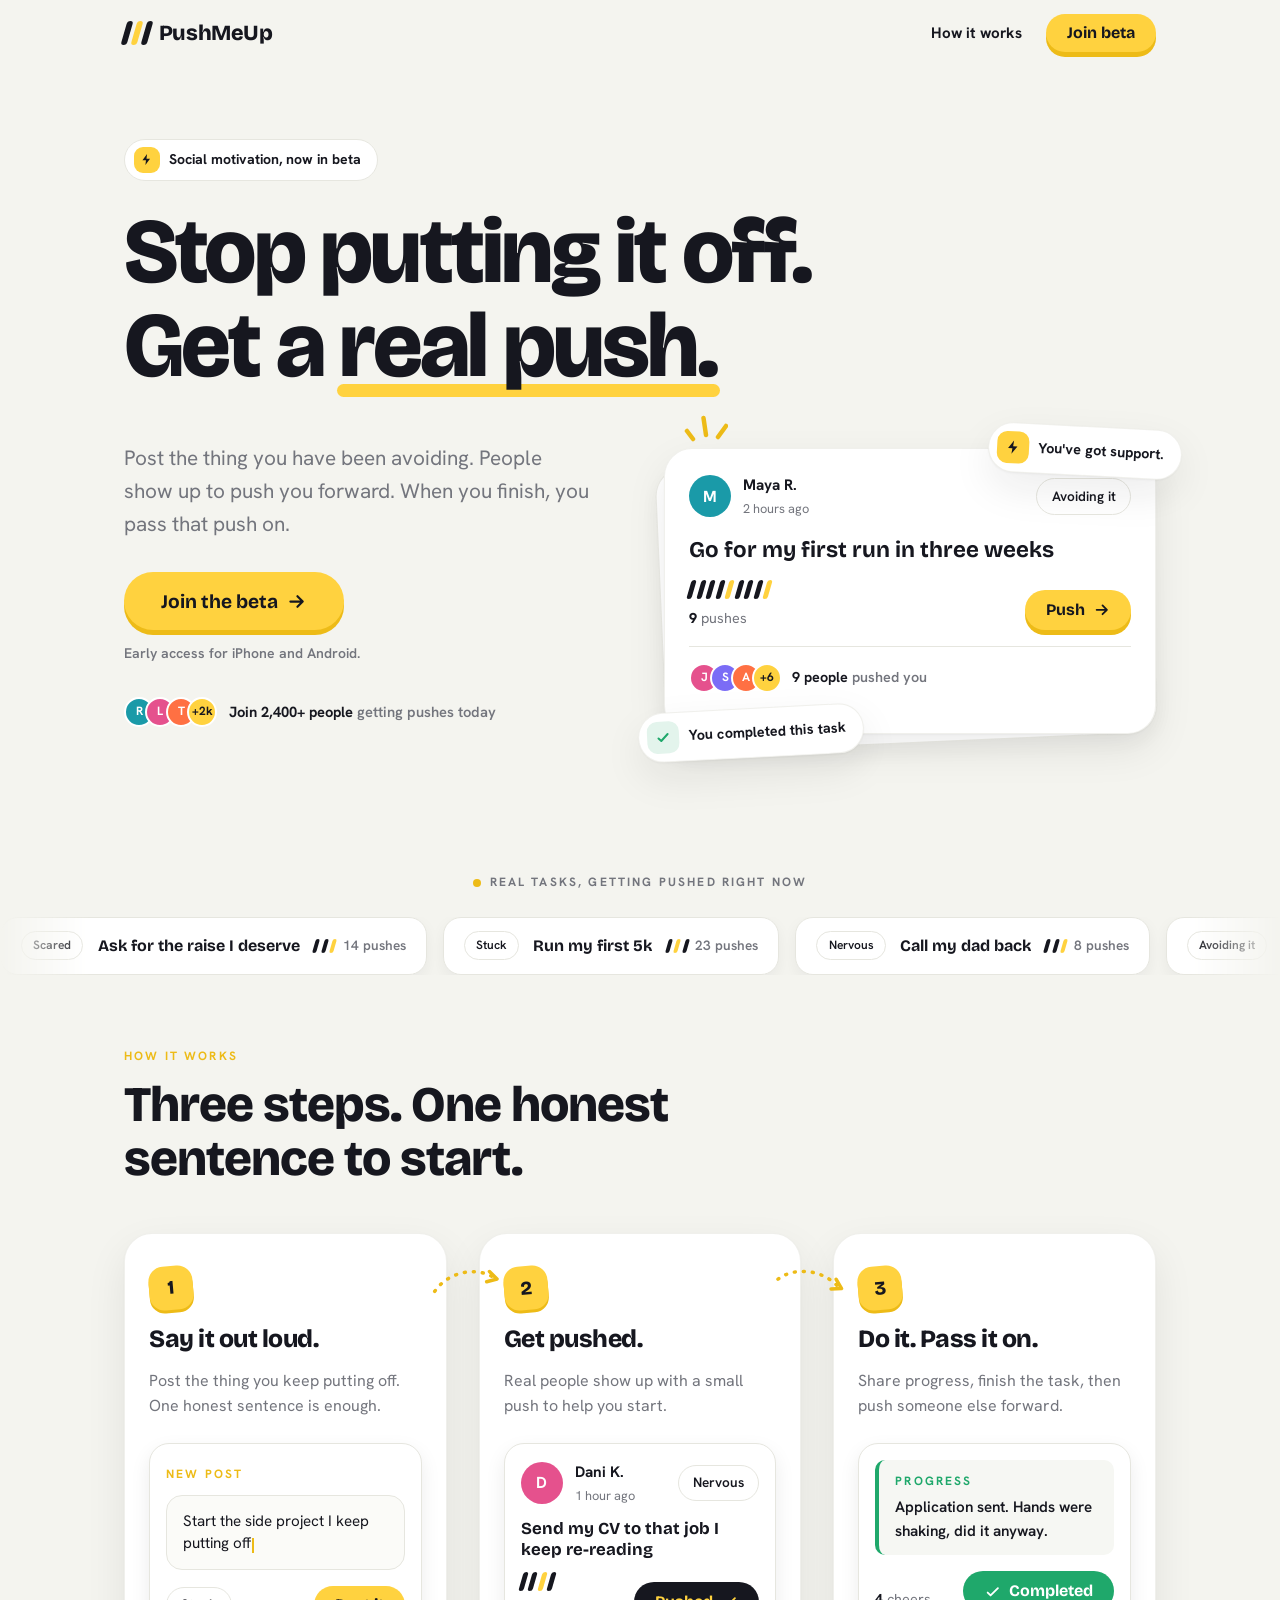
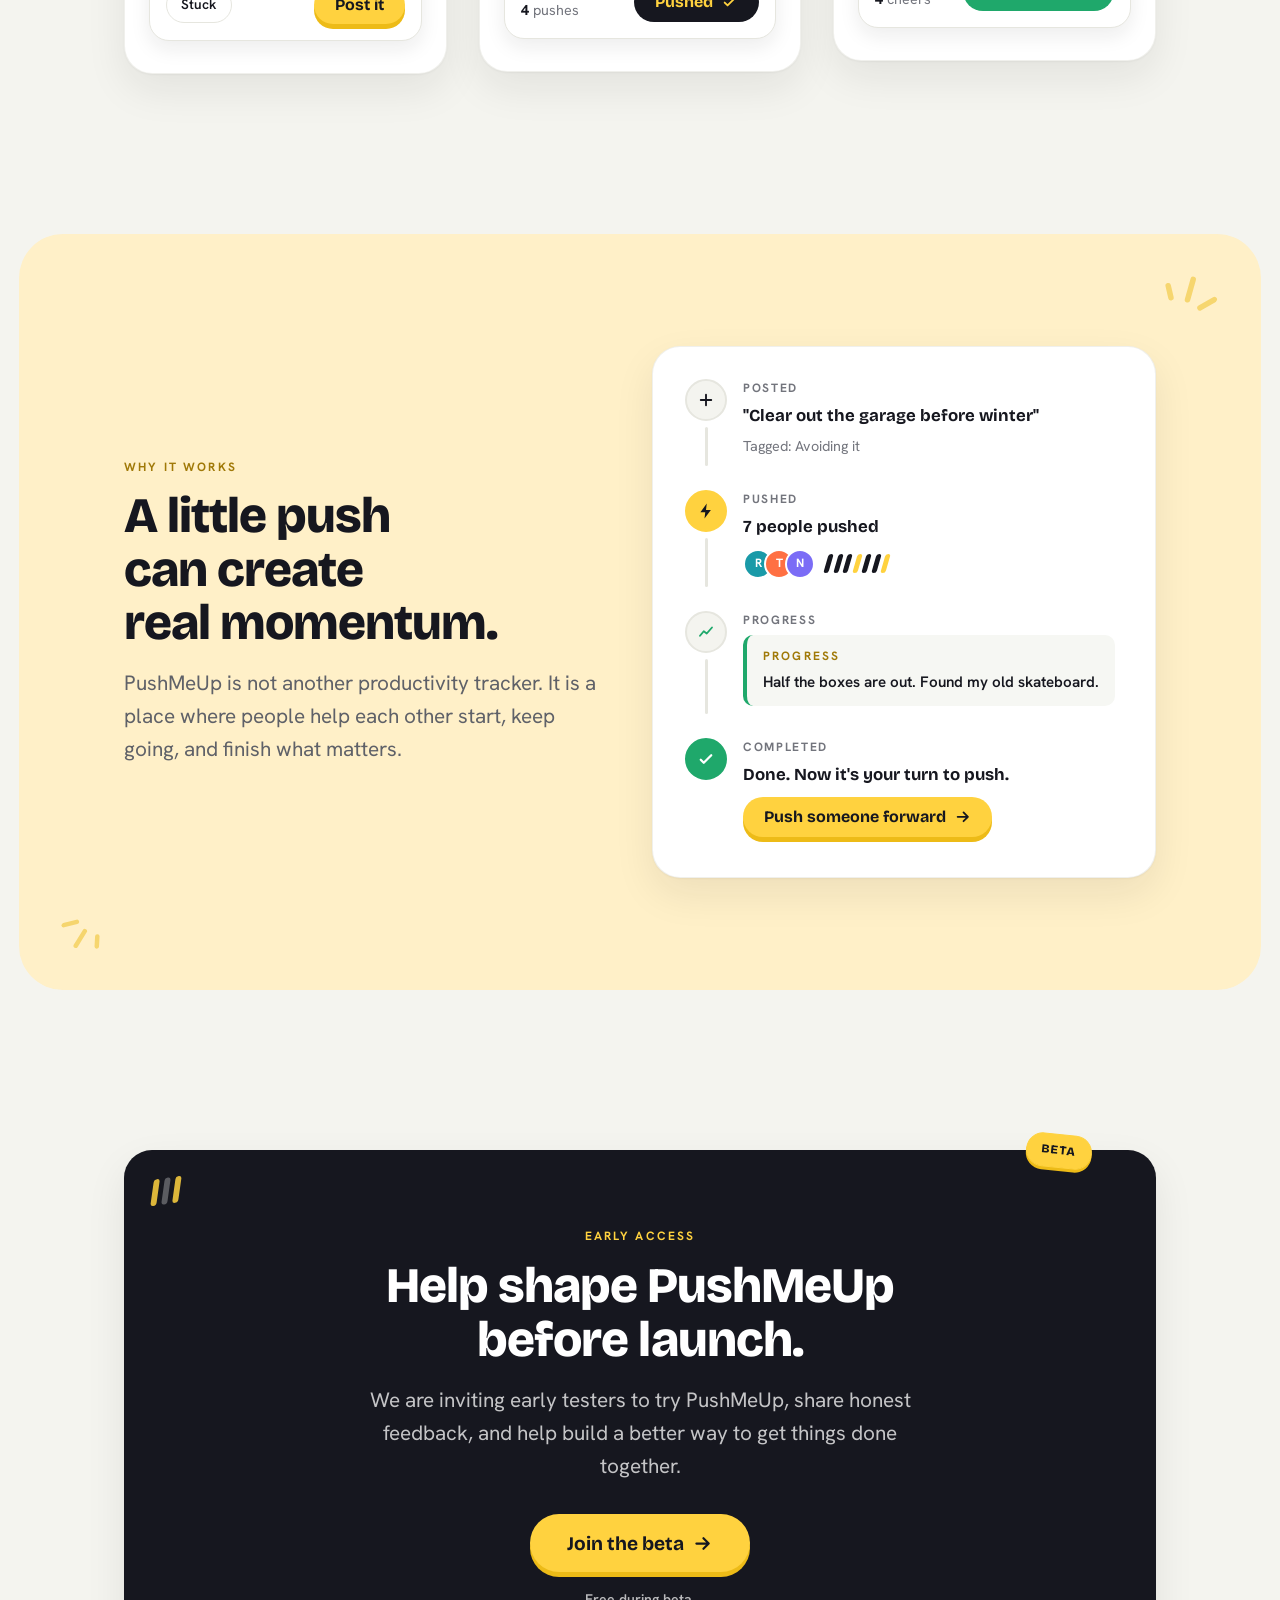
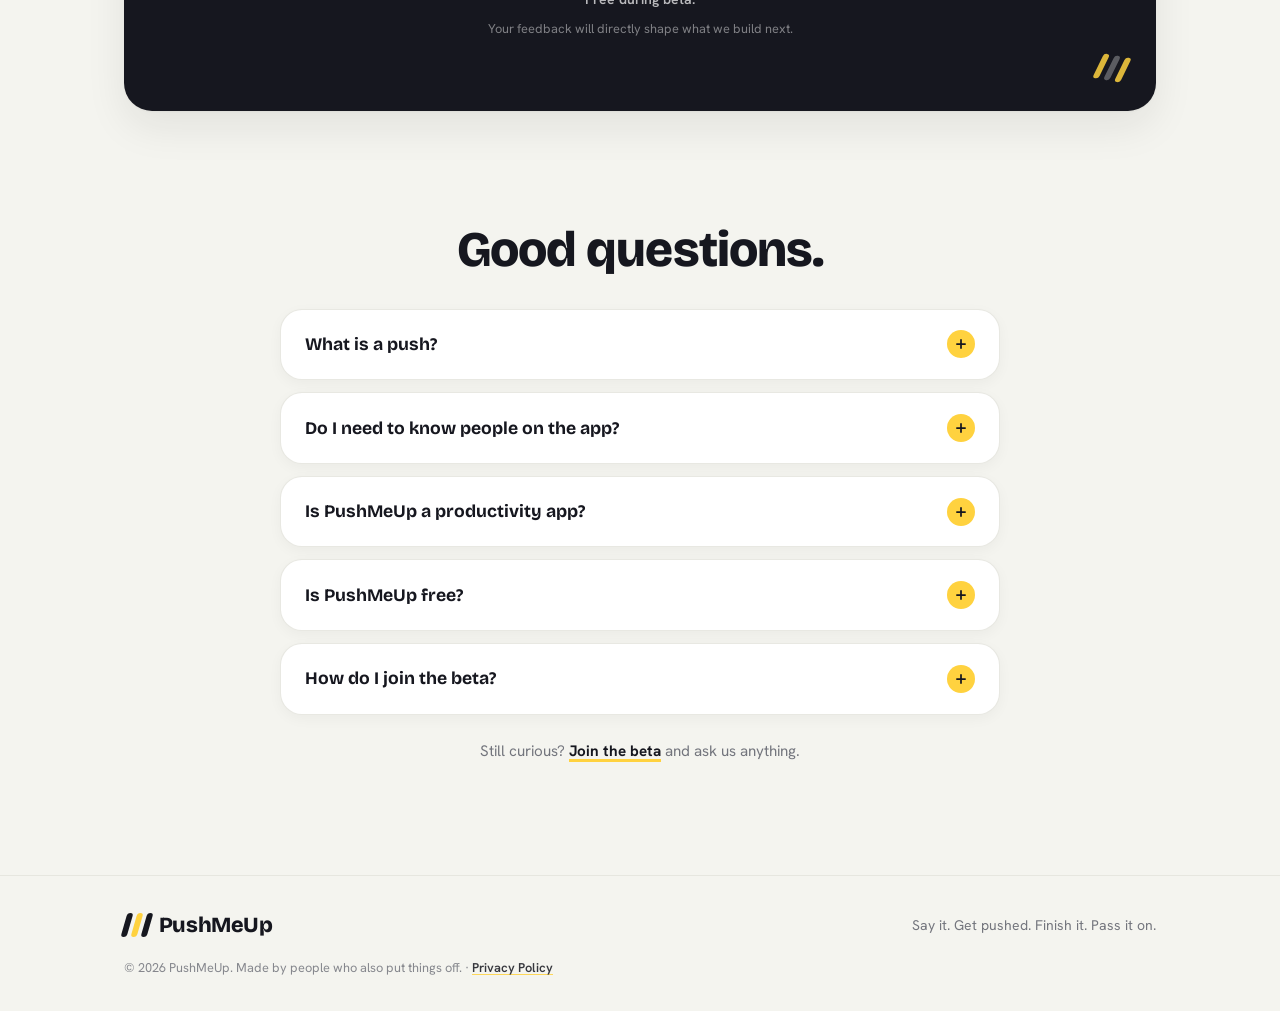
==== commit 6d406cc0: "Add privacy policy page; make Step 1 example more motivational - New privacy.html (styled to match t" ====
--- a/index.html
+++ b/index.html
@@ -4,12 +4,97 @@
   <meta charset="UTF-8" />
   <meta name="viewport" content="width=device-width, initial-scale=1.0" />
   <title>PushMeUp | Stop putting it off. Get a real push.</title>
-  <meta name="description" content="Post the thing you have been avoiding. People show up to push you forward, and when you finish you pass that push on. Join the PushMeUp beta." />
+  <meta name="description" content="Post the thing you keep avoiding and get real pushes from people to help you start and finish it, then pass it on. PushMeUp is free on iOS and Android." />
+  <link rel="canonical" href="https://pushmeup.app/" />
+  <meta name="robots" content="index, follow, max-image-preview:large, max-snippet:-1, max-video-preview:-1" />
+  <meta name="theme-color" content="#F4F4EF" />
+
+  <!-- Open Graph (Facebook, LinkedIn, iMessage, Slack, AI previews) -->
+  <meta property="og:type" content="website" />
+  <meta property="og:site_name" content="PushMeUp" />
   <meta property="og:title" content="PushMeUp | Stop putting it off. Get a real push." />
-  <meta property="og:description" content="Post the thing you have been avoiding. People show up to push you forward, and when you finish you pass that push on." />
-  <meta property="og:type" content="website" />
-  <meta name="theme-color" content="#F4F4EF" />
-  <link rel="icon" href="data:image/svg+xml,%3Csvg xmlns='http://www.w3.org/2000/svg' viewBox='0 0 32 32'%3E%3Cg transform='rotate(14 16 16)'%3E%3Crect x='5' y='5' width='5' height='22' rx='2.5' fill='%2316171F'/%3E%3Crect x='13.5' y='5' width='5' height='22' rx='2.5' fill='%23FFD23F'/%3E%3Crect x='22' y='5' width='5' height='22' rx='2.5' fill='%2316171F'/%3E%3C/g%3E%3C/svg%3E" />
+  <meta property="og:description" content="Post the thing you keep avoiding, get real pushes to start and finish it, then pass it on. Free, on iOS and Android." />
+  <meta property="og:url" content="https://pushmeup.app/" />
+  <meta property="og:image" content="https://pushmeup.app/og-image.png" />
+  <meta property="og:image:width" content="1200" />
+  <meta property="og:image:height" content="630" />
+  <meta property="og:image:alt" content="PushMeUp — Stop putting it off. Get a real push." />
+  <meta property="og:locale" content="en_US" />
+
+  <!-- Twitter / X -->
+  <meta name="twitter:card" content="summary_large_image" />
+  <meta name="twitter:title" content="PushMeUp | Stop putting it off. Get a real push." />
+  <meta name="twitter:description" content="Post the thing you keep avoiding, get real pushes to start and finish it, then pass it on. Free, on iOS and Android." />
+  <meta name="twitter:image" content="https://pushmeup.app/og-image.png" />
+
+  <!-- Icons -->
+  <link rel="icon" href="favicon.svg" type="image/svg+xml" />
+  <link rel="apple-touch-icon" href="apple-touch-icon.png" />
+
+  <!-- Structured data: helps search + AI answer engines understand and cite PushMeUp -->
+  <script type="application/ld+json">
+  {
+    "@context": "https://schema.org",
+    "@graph": [
+      {
+        "@type": "Organization",
+        "@id": "https://pushmeup.app/#organization",
+        "name": "PushMeUp",
+        "url": "https://pushmeup.app/",
+        "logo": "https://pushmeup.app/apple-touch-icon.png"
+      },
+      {
+        "@type": "WebSite",
+        "@id": "https://pushmeup.app/#website",
+        "name": "PushMeUp",
+        "url": "https://pushmeup.app/",
+        "publisher": { "@id": "https://pushmeup.app/#organization" }
+      },
+      {
+        "@type": "MobileApplication",
+        "@id": "https://pushmeup.app/#app",
+        "name": "PushMeUp",
+        "applicationCategory": "LifestyleApplication",
+        "operatingSystem": "iOS, Android",
+        "url": "https://pushmeup.app/",
+        "description": "PushMeUp is a social motivation app. Post something you've been avoiding, get real pushes from people to help you start and finish it, then push someone else forward. Free during beta.",
+        "publisher": { "@id": "https://pushmeup.app/#organization" },
+        "offers": { "@type": "Offer", "price": "0", "priceCurrency": "USD" }
+      },
+      {
+        "@type": "FAQPage",
+        "@id": "https://pushmeup.app/#faq",
+        "mainEntity": [
+          {
+            "@type": "Question",
+            "name": "What is a push?",
+            "acceptedAnswer": { "@type": "Answer", "text": "A push is a small, real nudge from another person. It is a tap that says \"you've got this, go,\" and it shows up on your post so you can see people are actually rooting for you." }
+          },
+          {
+            "@type": "Question",
+            "name": "Do I need to know people on the app?",
+            "acceptedAnswer": { "@type": "Answer", "text": "Nope. Most pushes come from people you have never met, strangers who know exactly what avoiding something feels like. You can invite friends too, but you don't need them to get going." }
+          },
+          {
+            "@type": "Question",
+            "name": "Is PushMeUp a productivity app?",
+            "acceptedAnswer": { "@type": "Answer", "text": "Not really. There are no streaks to protect or charts to fall behind on. PushMeUp is about people helping people start. One task, one push, one finish at a time." }
+          },
+          {
+            "@type": "Question",
+            "name": "Is PushMeUp free?",
+            "acceptedAnswer": { "@type": "Answer", "text": "Yes, completely free during the beta. If that ever changes, beta testers will hear it from us first." }
+          },
+          {
+            "@type": "Question",
+            "name": "How do I join the beta?",
+            "acceptedAnswer": { "@type": "Answer", "text": "Tap Join the beta anywhere on this page. We'll get you set up on iPhone or Android in a couple of minutes." }
+          }
+        ]
+      }
+    ]
+  }
+  </script>
 
   <link rel="preconnect" href="https://fonts.googleapis.com" />
   <link rel="preconnect" href="https://fonts.gstatic.com" crossorigin />
@@ -184,7 +269,7 @@
               <div class="app-card">
                 <span class="overline">New post</span>
                 <div class="composer__field" style="margin-top: 0.6rem;">
-                  Finally book that dentist appointment<span class="caret" aria-hidden="true"></span>
+                  Start the side project I keep putting off<span class="caret" aria-hidden="true"></span>
                 </div>
                 <div class="composer__foot">
                   <span class="chip">Stuck</span>
@@ -443,7 +528,7 @@
         </a>
         <p class="footer__tag">Say it. Get pushed. Finish it. Pass it on.</p>
       </div>
-      <p class="footer__small">© 2026 PushMeUp. Made by people who also put things off.</p>
+      <p class="footer__small">© 2026 PushMeUp. Made by people who also put things off. · <a href="privacy.html">Privacy Policy</a></p>
     </div>
   </footer>
 
--- a/css/site.css
+++ b/css/site.css
@@ -761,8 +761,76 @@
   margin: var(--space-4) 0 0;
   color: var(--muted);
   font-size: 0.8rem;
-  opacity: 0.8;
-}
+  opacity: 0.85;
+}
+
+.footer__small a {
+  color: var(--ink);
+  font-weight: 600;
+  text-decoration: underline;
+  text-decoration-color: var(--push);
+  text-underline-offset: 2px;
+}
+
+.footer__small a:hover { color: var(--push-deep); }
+
+/* ---------- Legal / prose pages ---------- */
+
+.legal { padding-block: var(--space-7) var(--space-8); }
+
+.legal__title {
+  font-size: var(--text-h2);
+  font-weight: 800;
+}
+
+.legal__updated {
+  color: var(--muted);
+  margin: var(--space-2) 0 0;
+  font-size: var(--text-small);
+}
+
+.prose {
+  max-width: 720px;
+  margin-top: var(--space-6);
+}
+
+.prose h2 {
+  font-family: var(--font-headline);
+  font-size: var(--text-h3);
+  font-weight: 800;
+  margin: var(--space-6) 0 var(--space-3);
+}
+
+.prose p,
+.prose li {
+  color: #3f4149;
+  line-height: 1.7;
+}
+
+.prose ul { padding-left: 1.2rem; margin: var(--space-3) 0; }
+.prose li { margin-bottom: var(--space-2); }
+
+.prose a {
+  color: var(--ink);
+  font-weight: 600;
+  text-decoration: underline;
+  text-decoration-color: var(--push);
+  text-underline-offset: 2px;
+}
+
+.prose a:hover { color: var(--push-deep); }
+
+.legal__back {
+  display: inline-flex;
+  align-items: center;
+  gap: 0.4rem;
+  margin-top: var(--space-7);
+  color: var(--ink);
+  font-weight: 700;
+  text-decoration: none;
+}
+
+.legal__back:hover { color: var(--push-deep); }
 
 /* ---------- Scroll reveal ---------- */
 
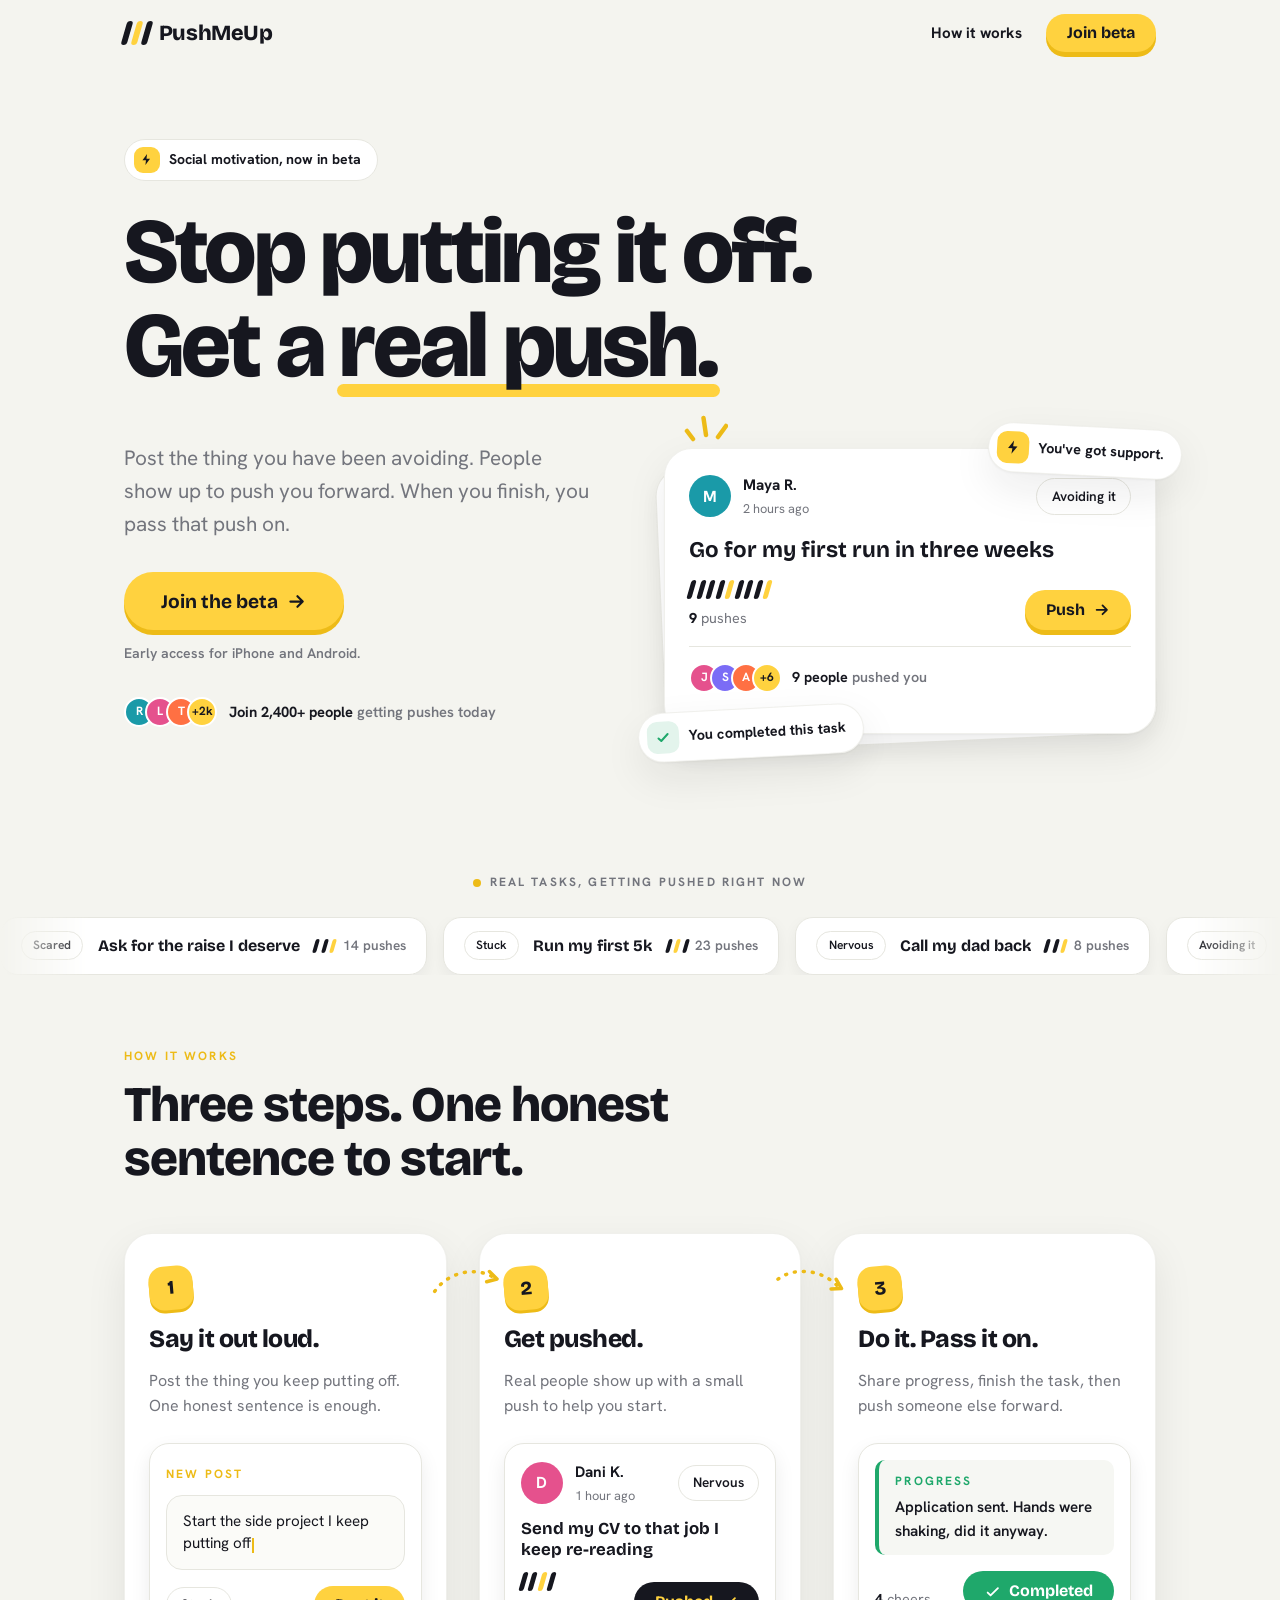
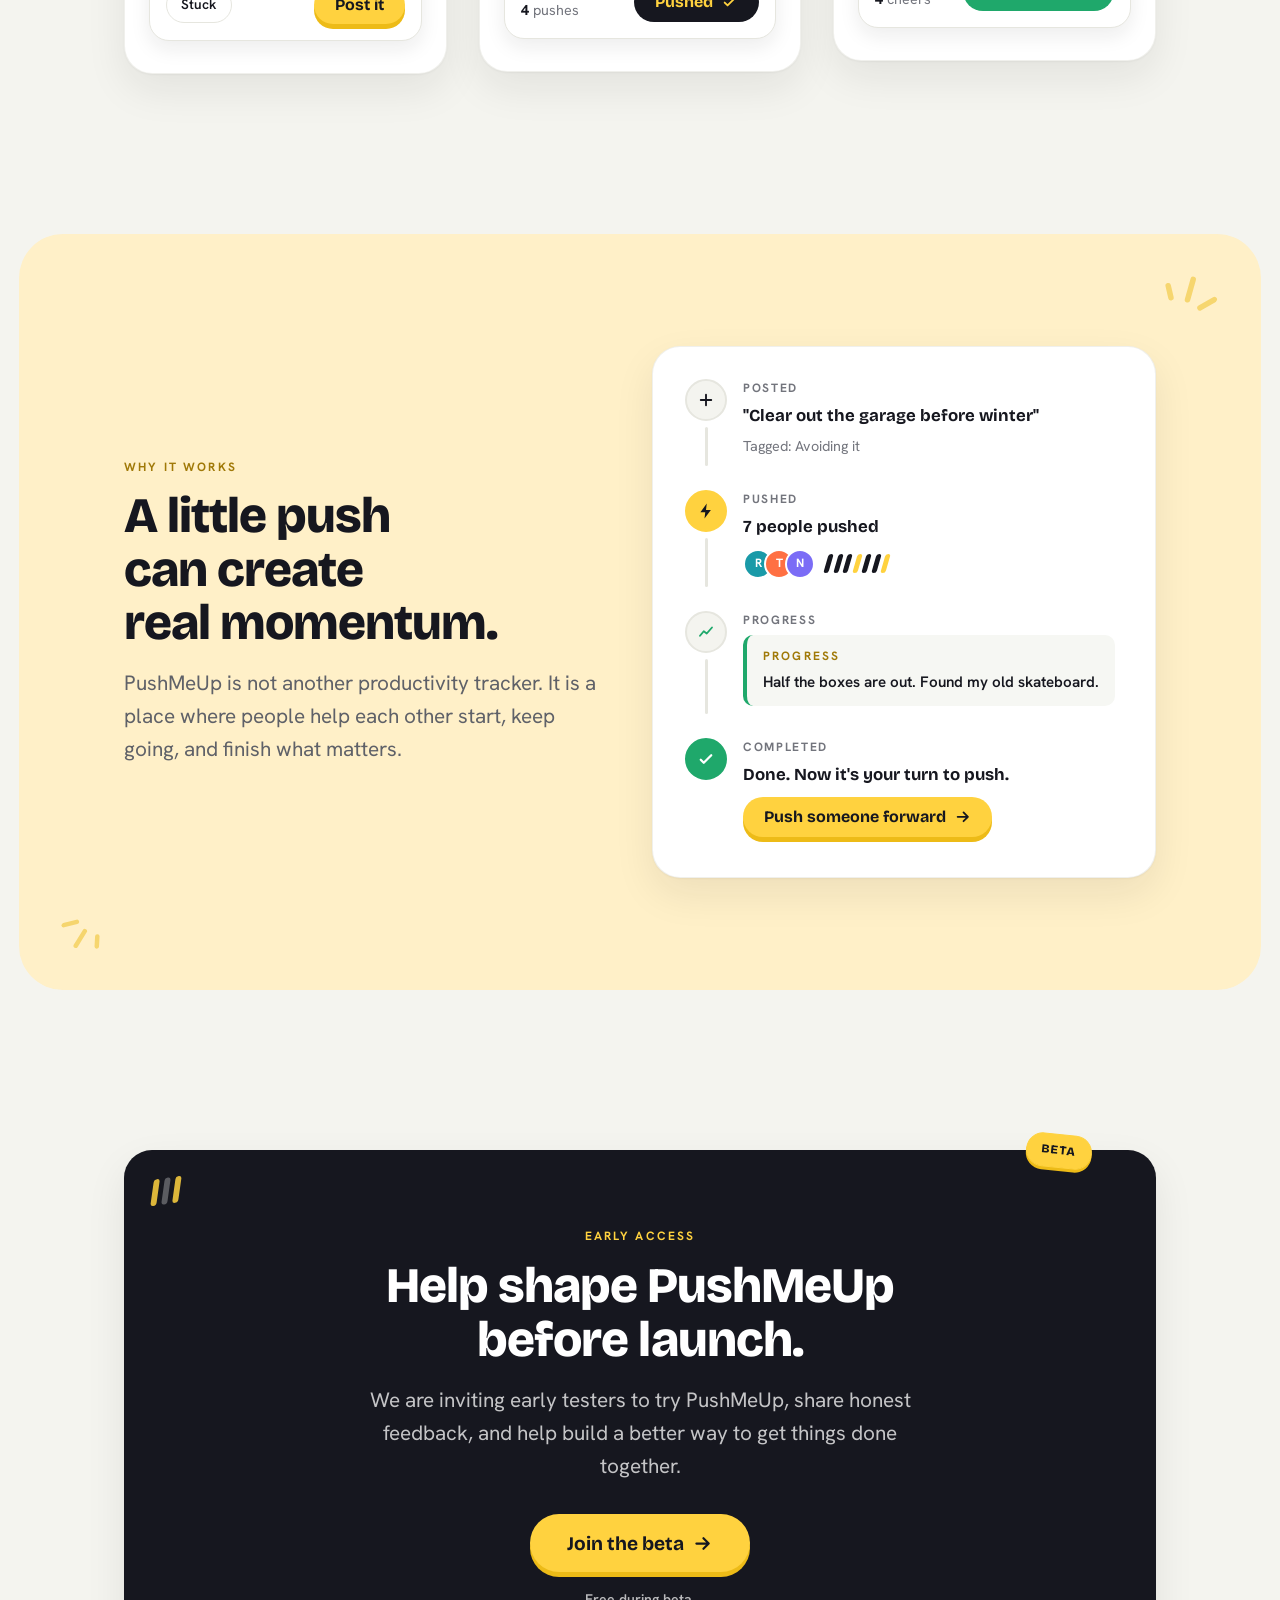
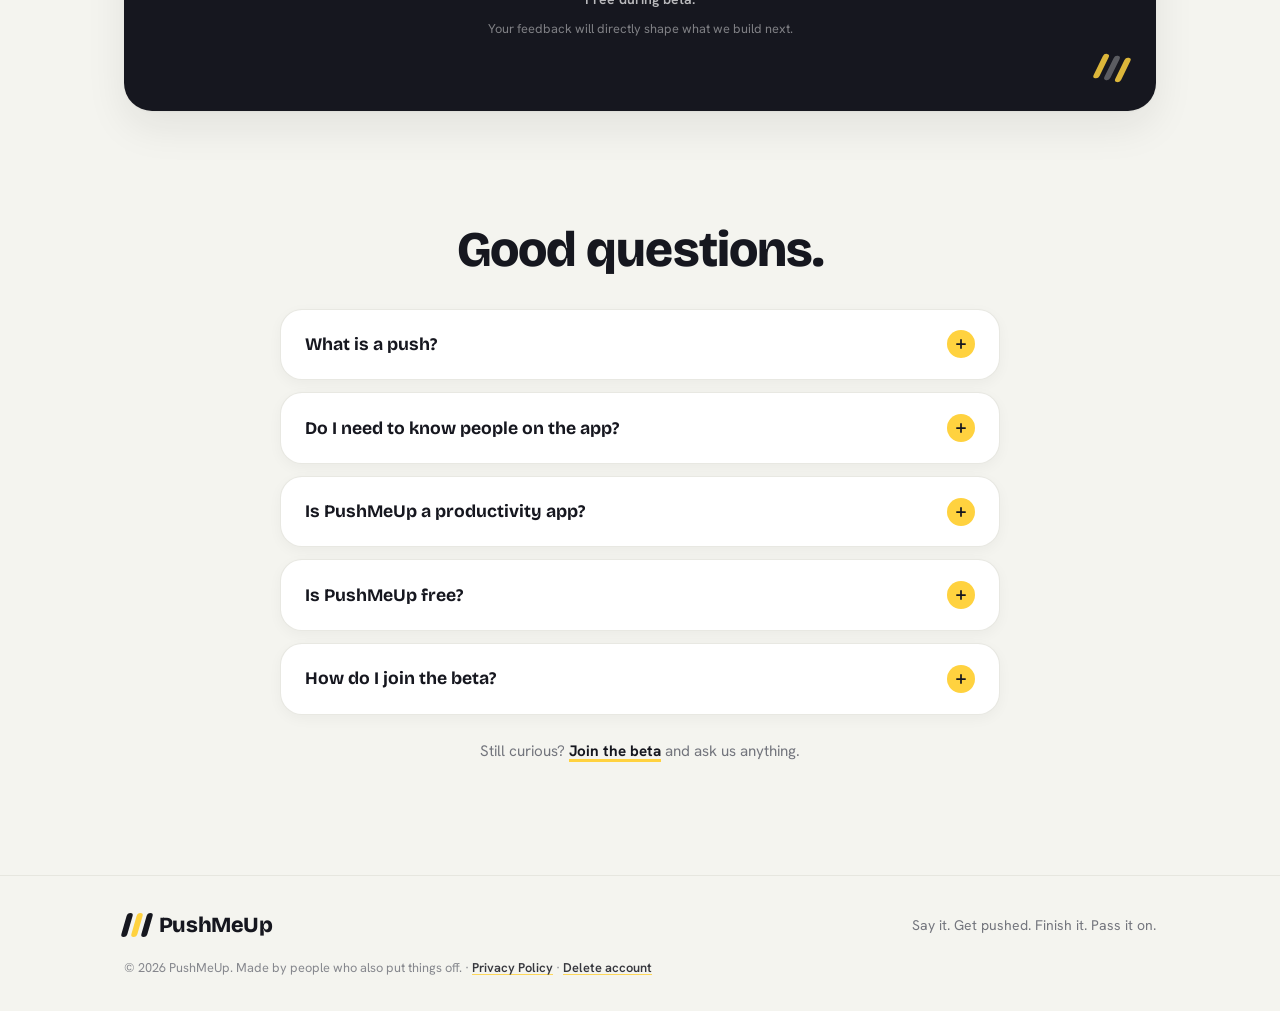
==== commit 00d8be45: "Add privacy policy + account deletion pages; motivational Step 1 example - privacy.html: privacy pol" ====
--- a/index.html
+++ b/index.html
@@ -528,7 +528,7 @@
         </a>
         <p class="footer__tag">Say it. Get pushed. Finish it. Pass it on.</p>
       </div>
-      <p class="footer__small">© 2026 PushMeUp. Made by people who also put things off. · <a href="privacy.html">Privacy Policy</a></p>
+      <p class="footer__small">© 2026 PushMeUp. Made by people who also put things off. · <a href="privacy.html">Privacy Policy</a> · <a href="delete-account.html">Delete account</a></p>
     </div>
   </footer>
 
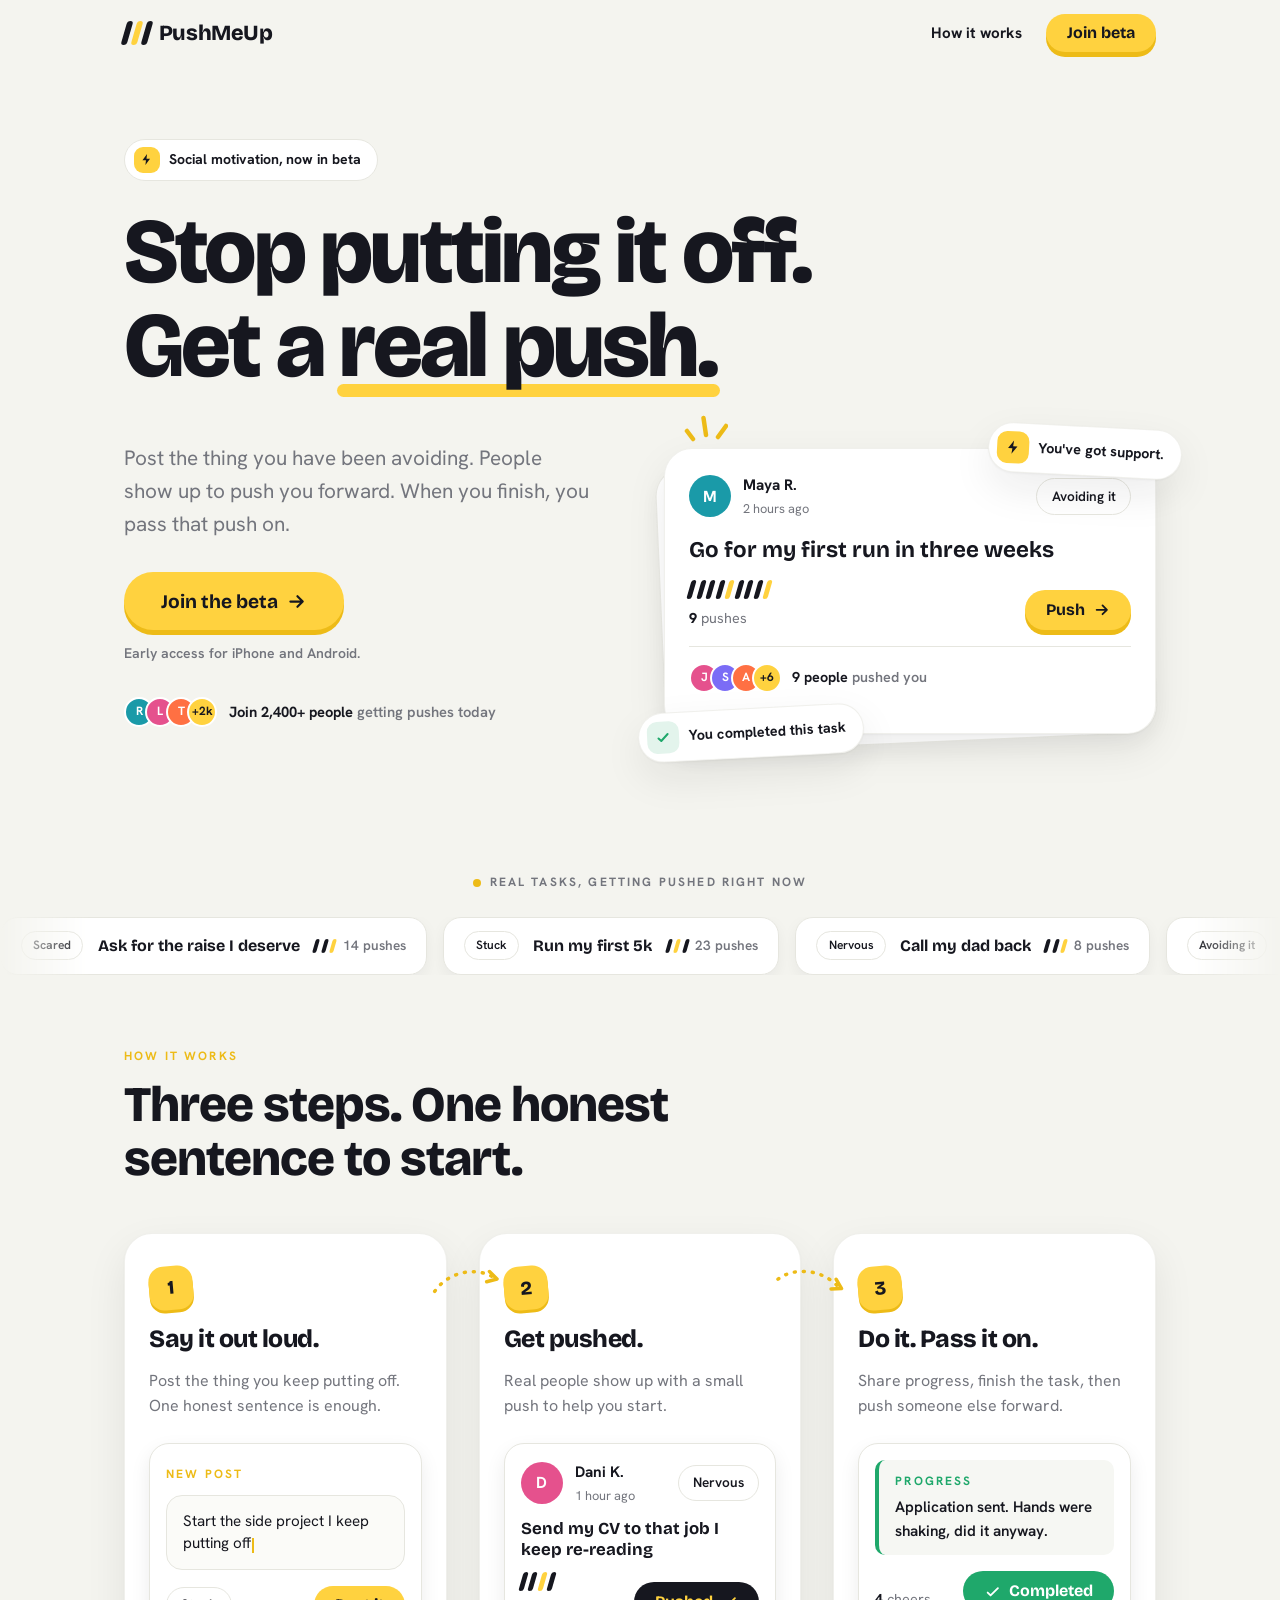
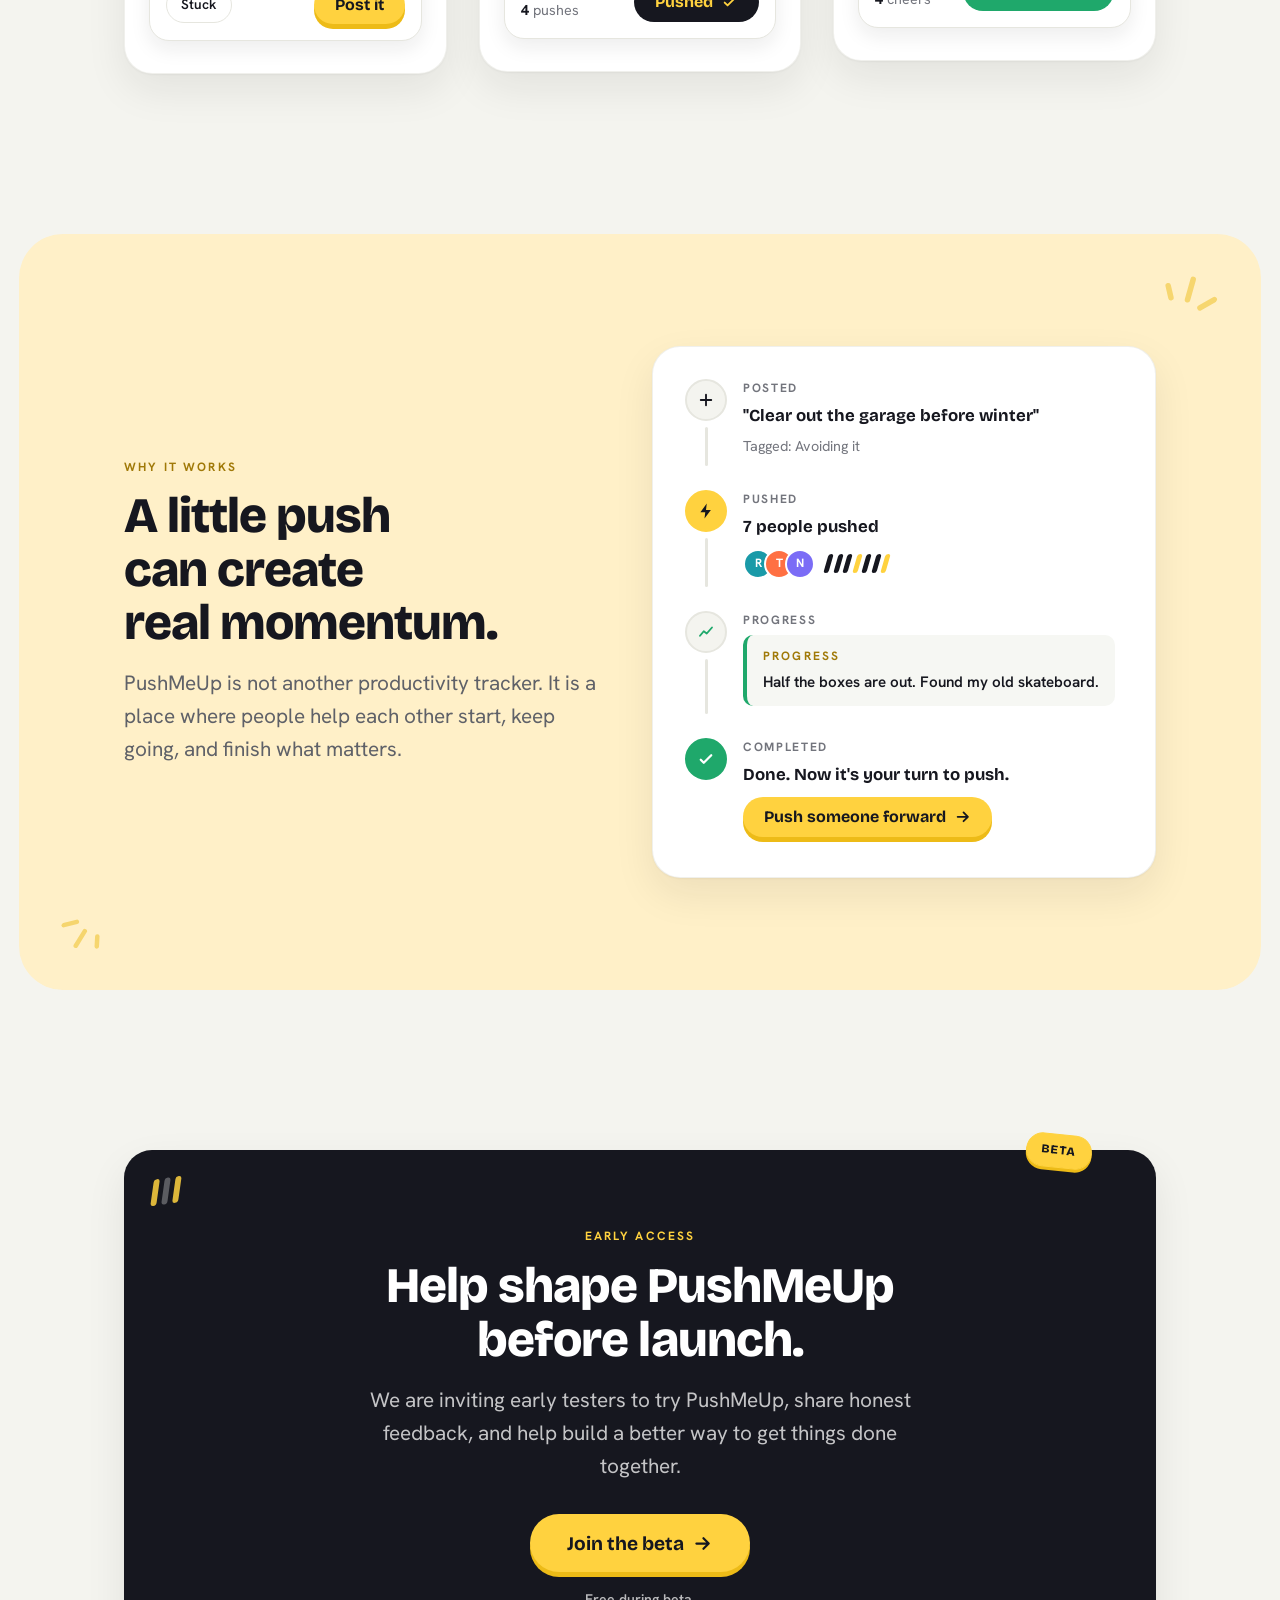
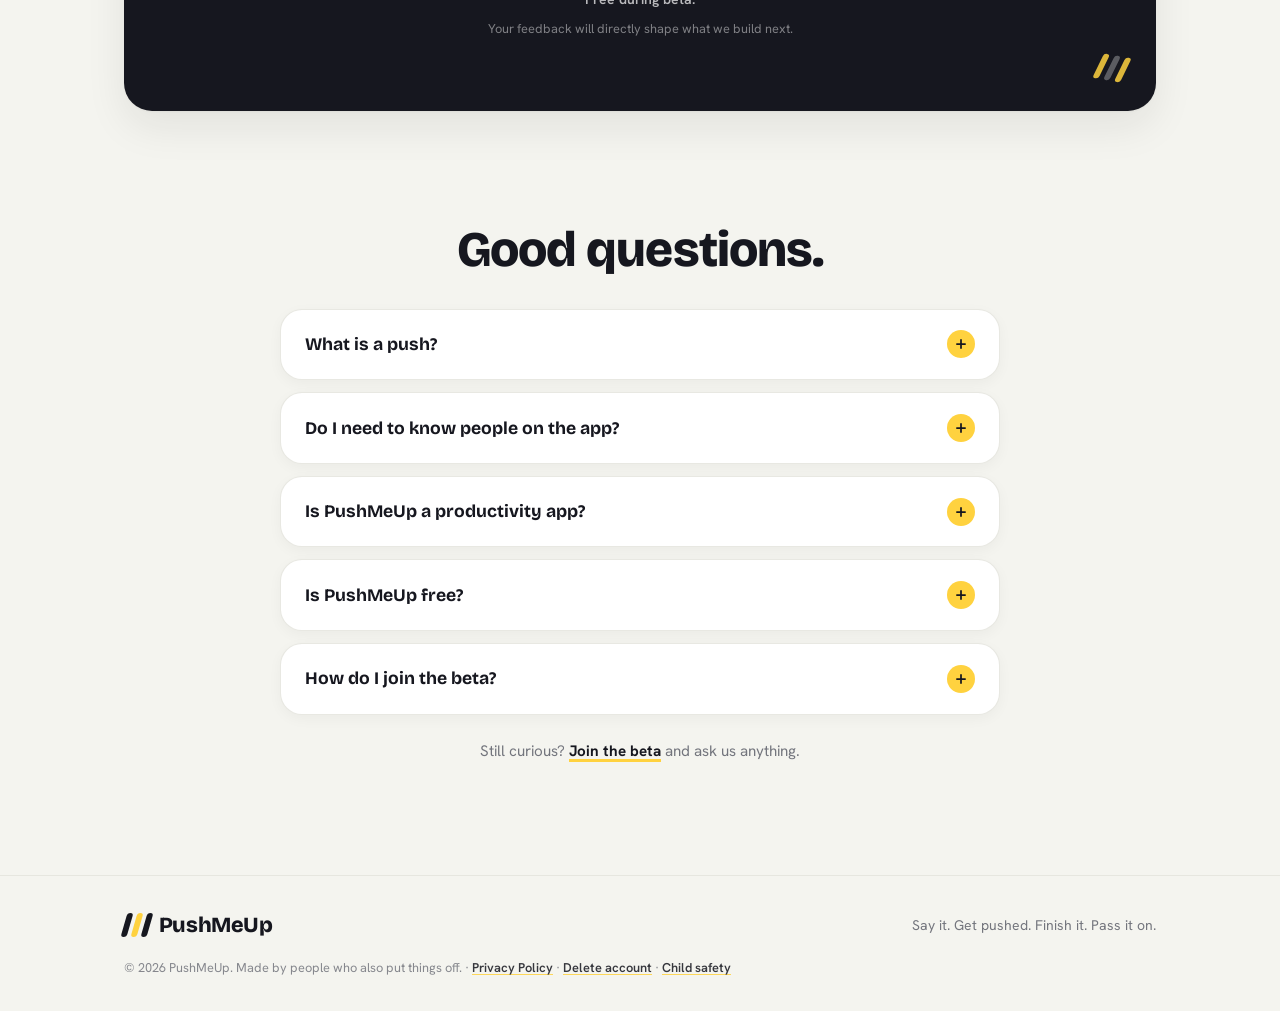
==== commit c49e28ab: "Add Child Safety Standards page (CSAE) for Google Play - child-safety.html reachable at https://push" ====
--- a/index.html
+++ b/index.html
@@ -528,7 +528,7 @@
         </a>
         <p class="footer__tag">Say it. Get pushed. Finish it. Pass it on.</p>
       </div>
-      <p class="footer__small">© 2026 PushMeUp. Made by people who also put things off. · <a href="privacy.html">Privacy Policy</a> · <a href="delete-account.html">Delete account</a></p>
+      <p class="footer__small">© 2026 PushMeUp. Made by people who also put things off. · <a href="privacy.html">Privacy Policy</a> · <a href="delete-account.html">Delete account</a> · <a href="child-safety.html">Child safety</a></p>
     </div>
   </footer>
 
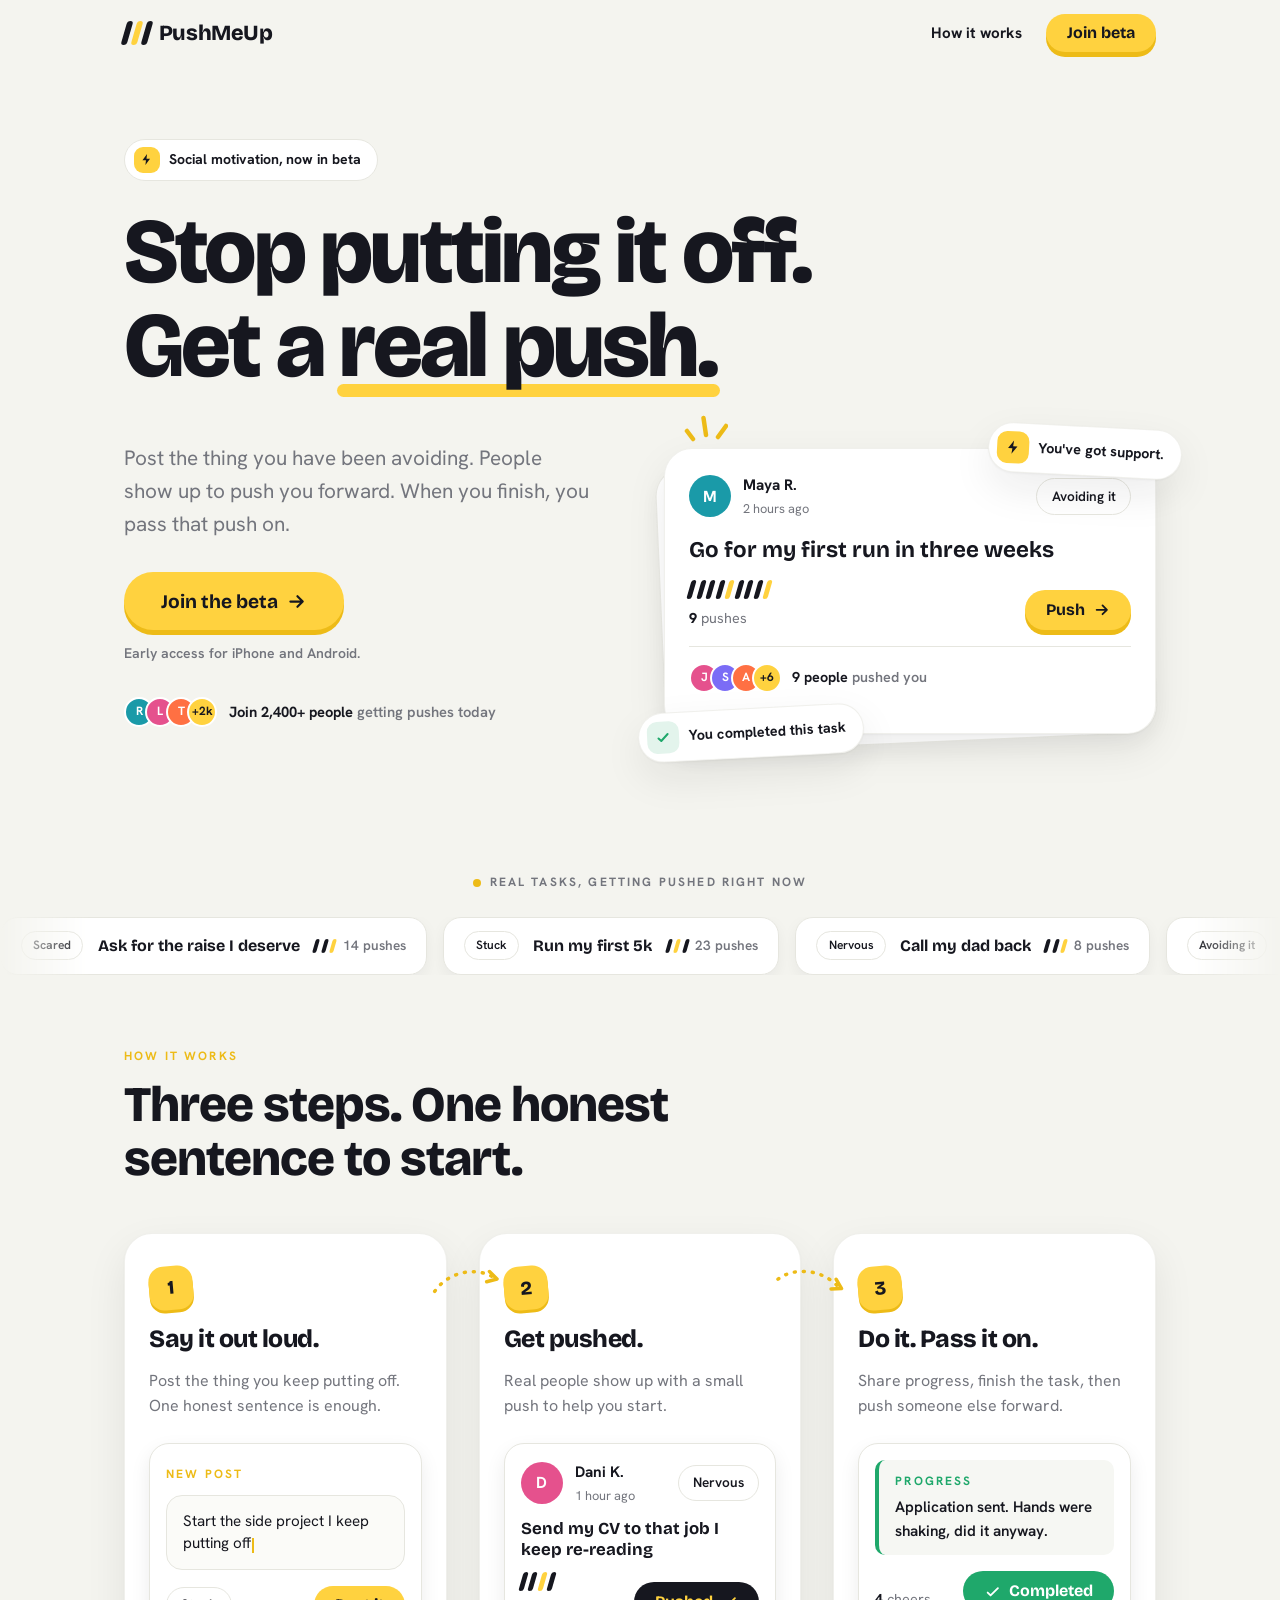
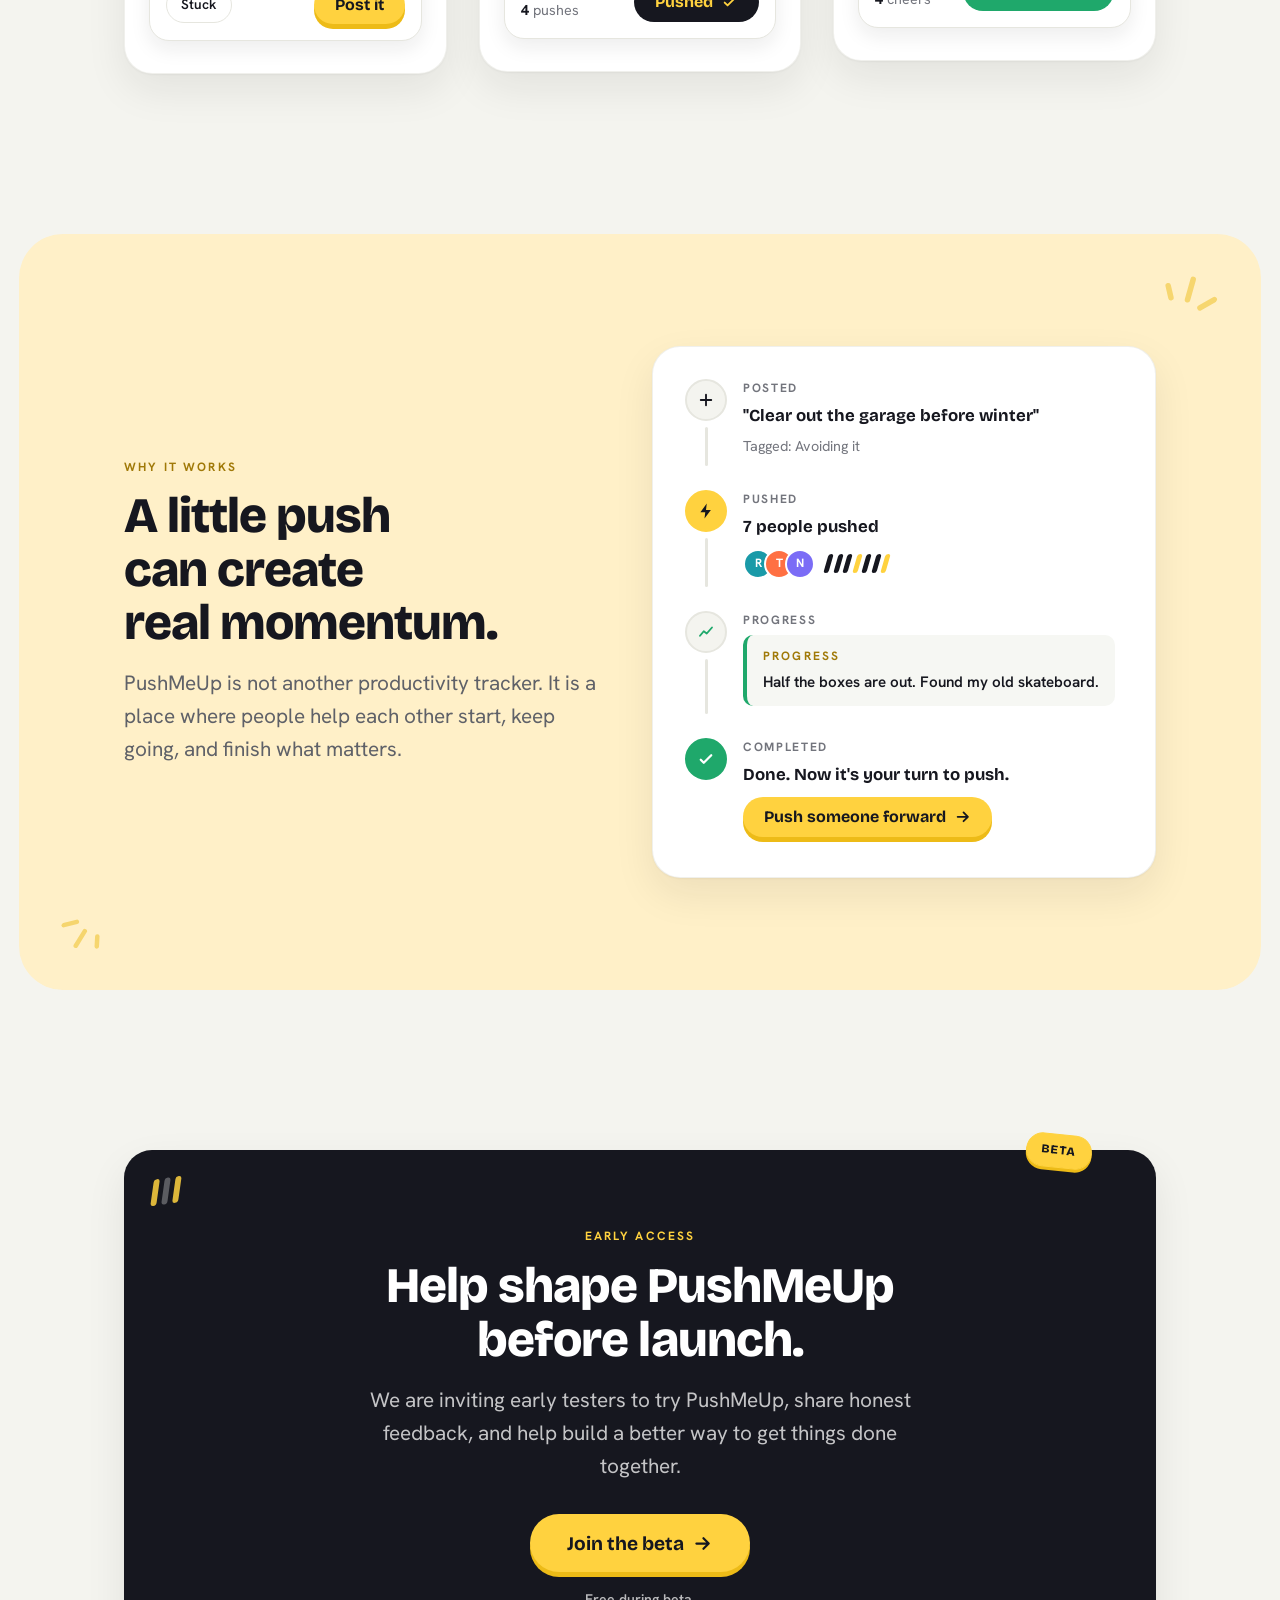
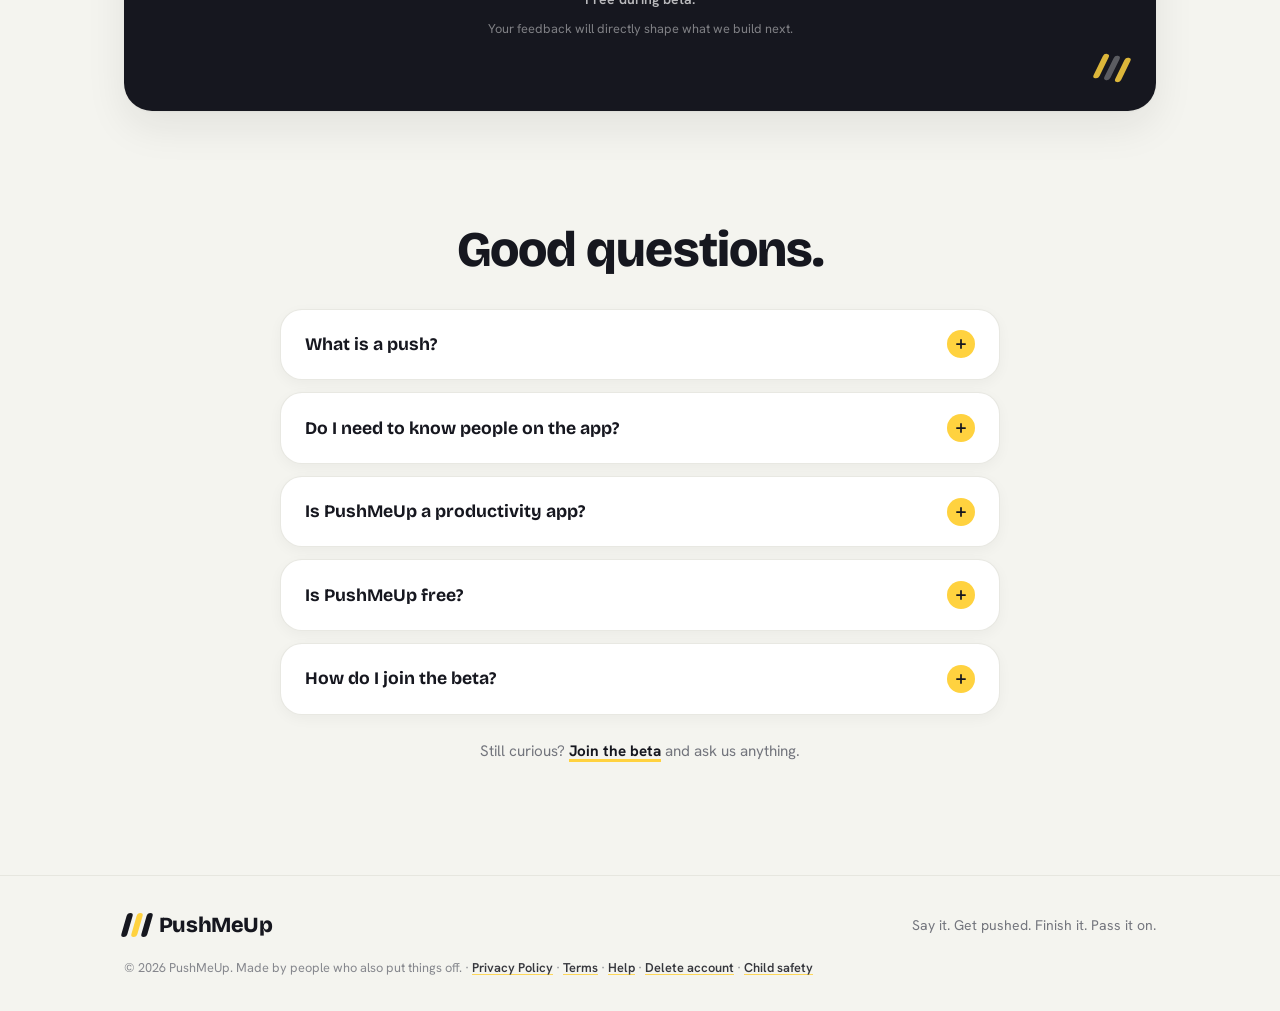
==== commit 1daf6592: "Add Terms of Service and Help pages (app TERMS_URL and SUPPORT_URL) - terms.html at https://pushmeup" ====
--- a/index.html
+++ b/index.html
@@ -528,7 +528,7 @@
         </a>
         <p class="footer__tag">Say it. Get pushed. Finish it. Pass it on.</p>
       </div>
-      <p class="footer__small">© 2026 PushMeUp. Made by people who also put things off. · <a href="privacy.html">Privacy Policy</a> · <a href="delete-account.html">Delete account</a> · <a href="child-safety.html">Child safety</a></p>
+      <p class="footer__small">© 2026 PushMeUp. Made by people who also put things off. · <a href="privacy.html">Privacy Policy</a> · <a href="terms.html">Terms</a> · <a href="help.html">Help</a> · <a href="delete-account.html">Delete account</a> · <a href="child-safety.html">Child safety</a></p>
     </div>
   </footer>
 
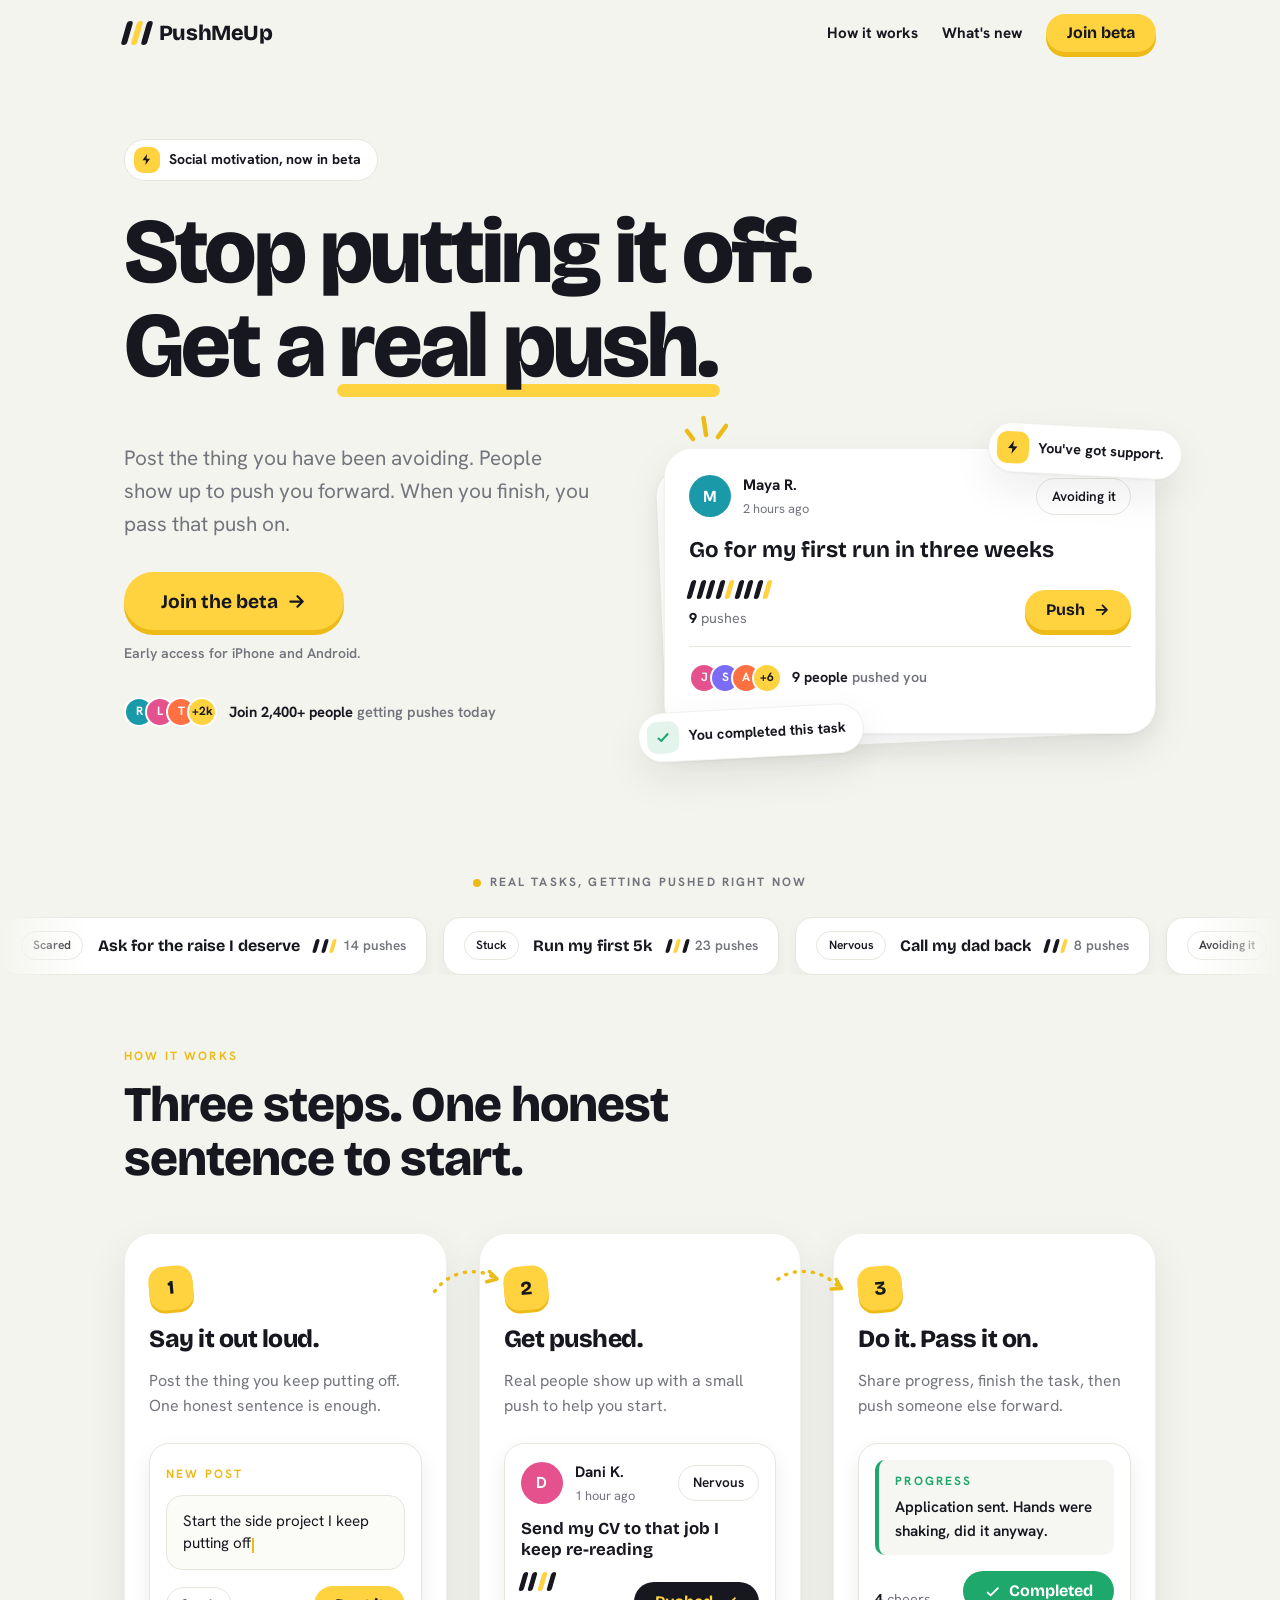
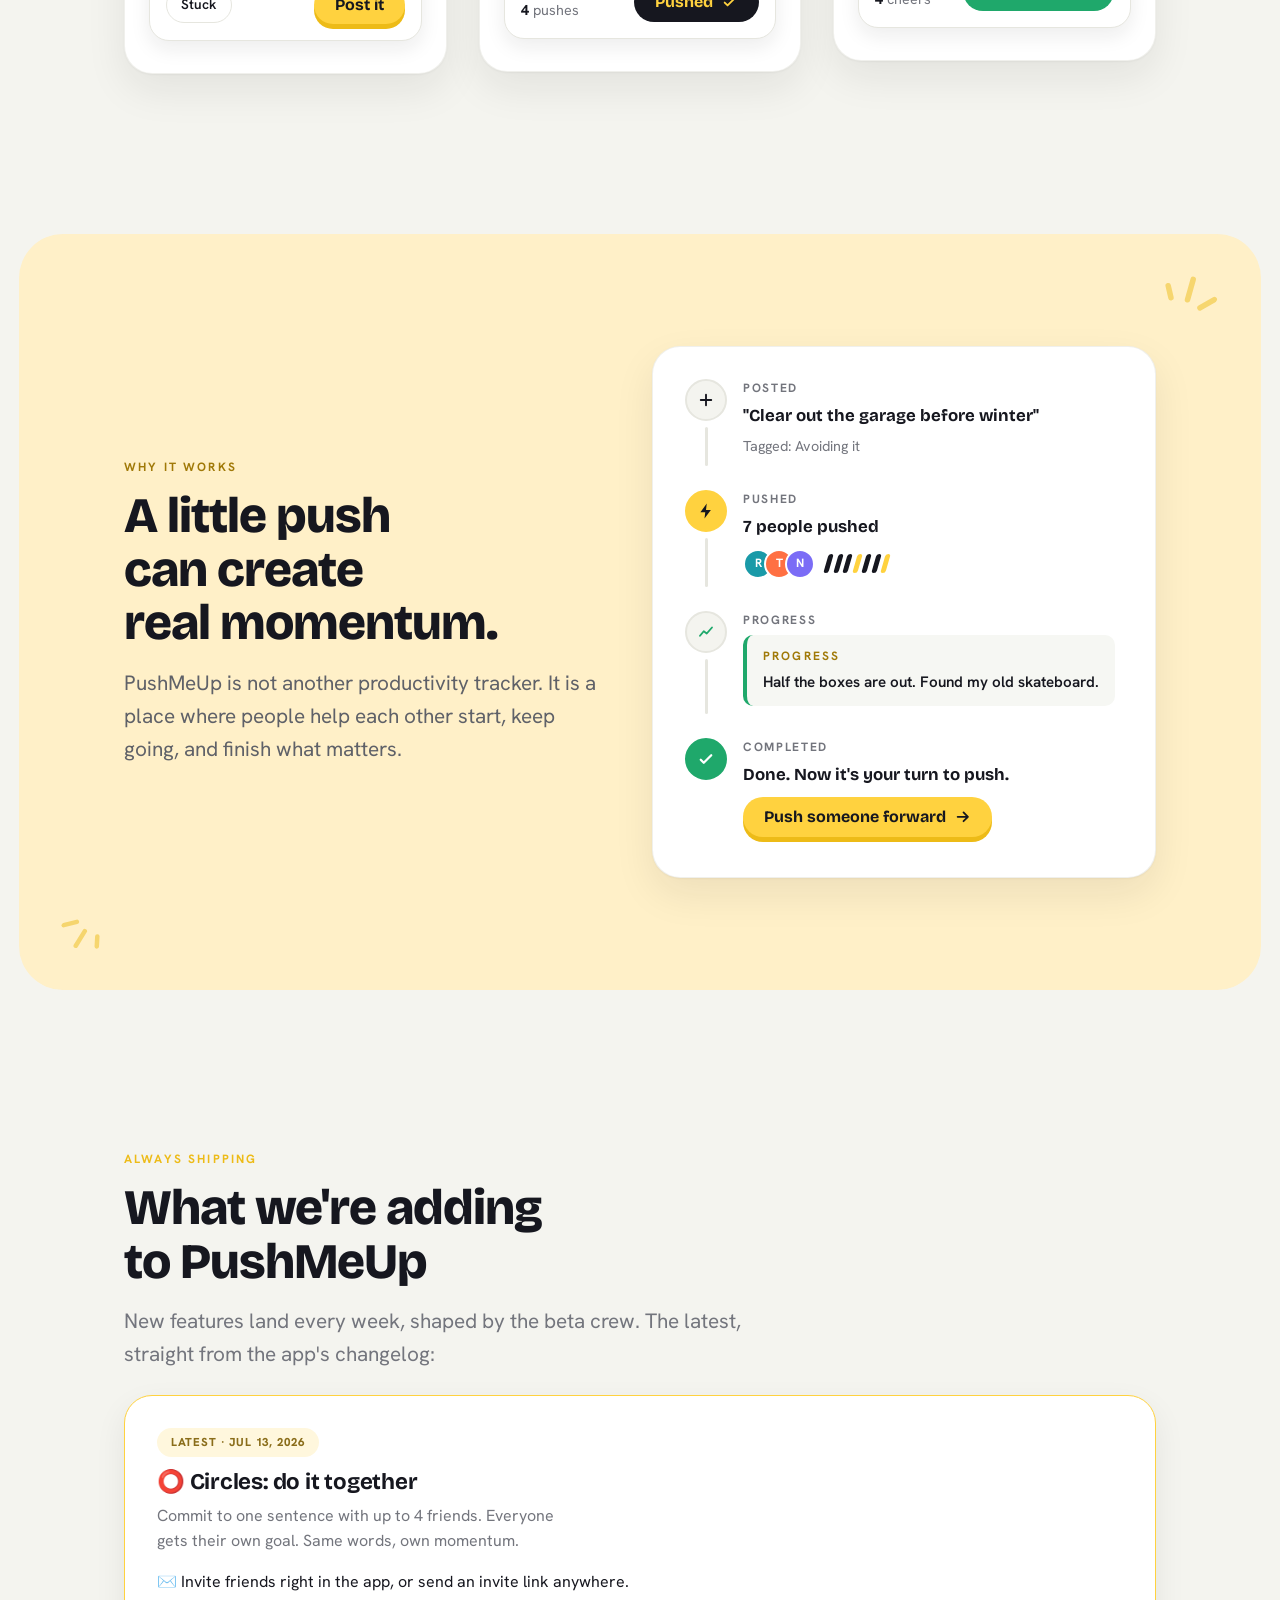
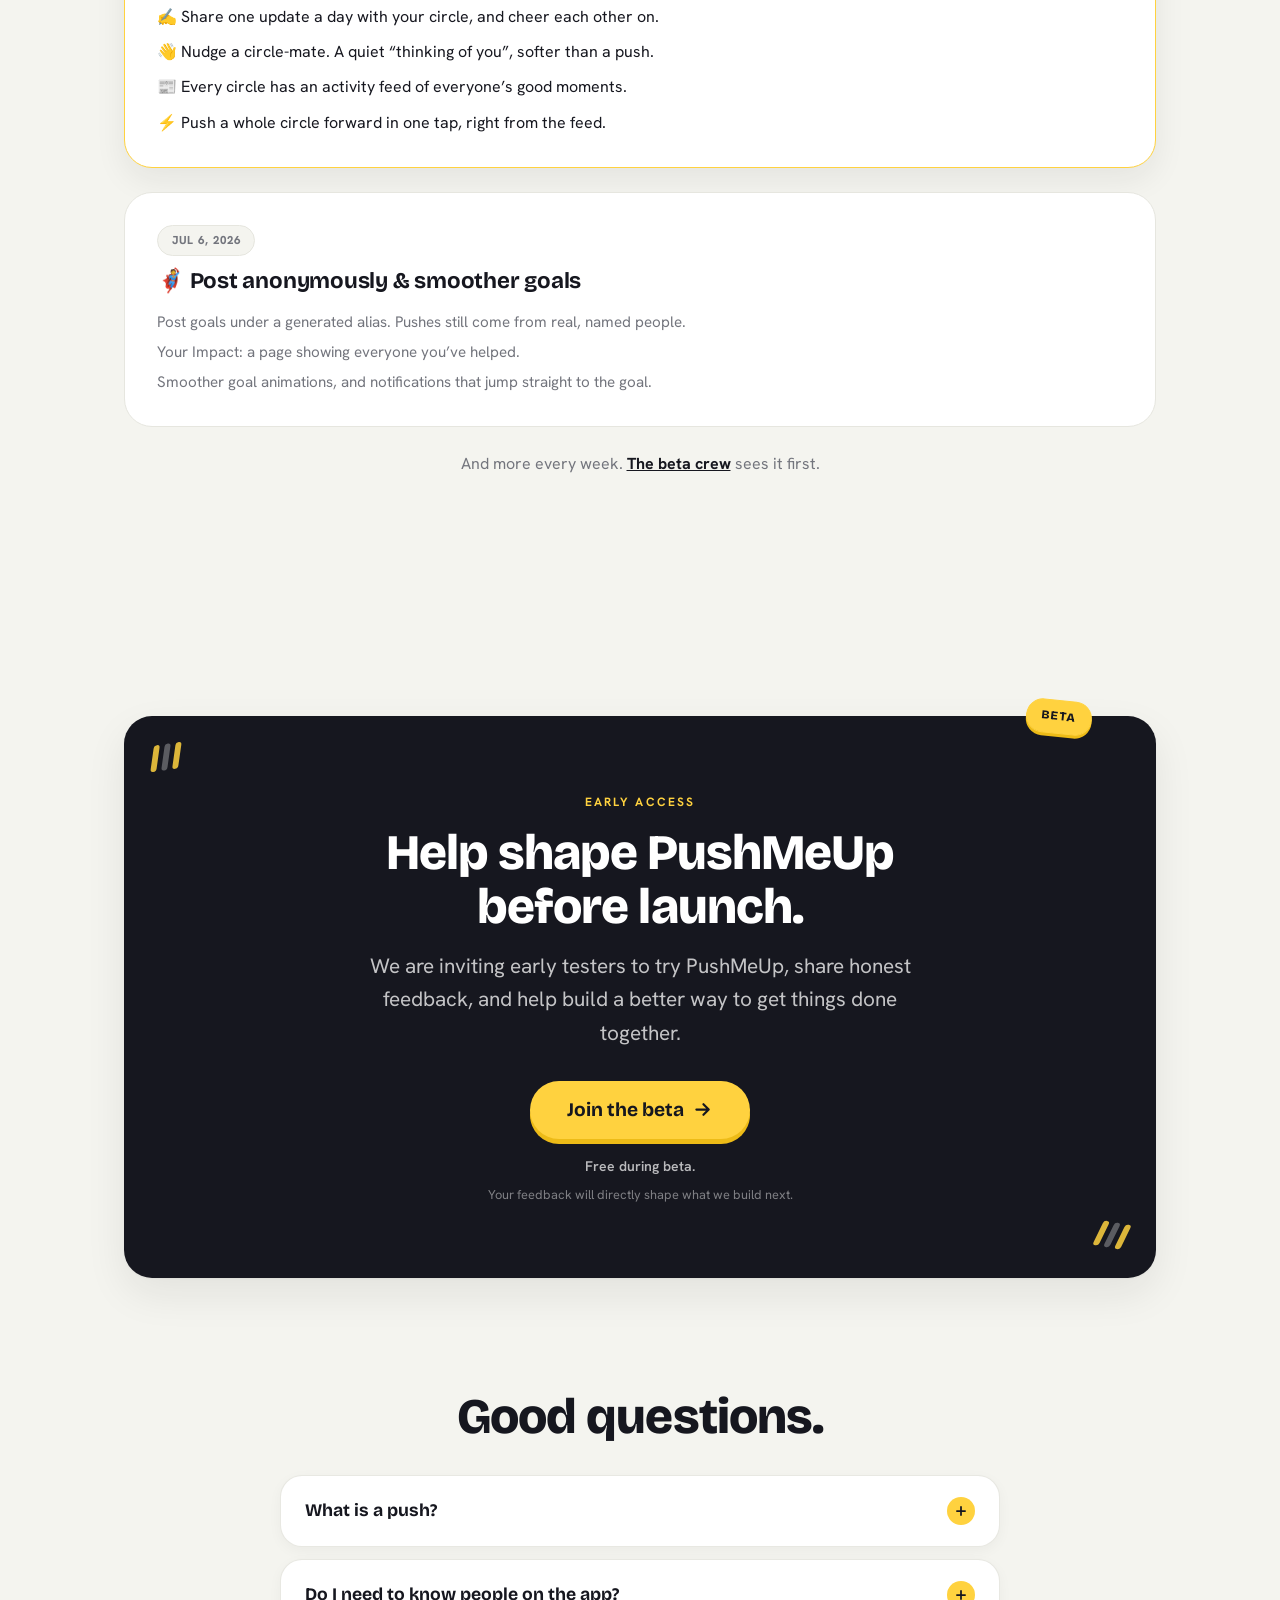
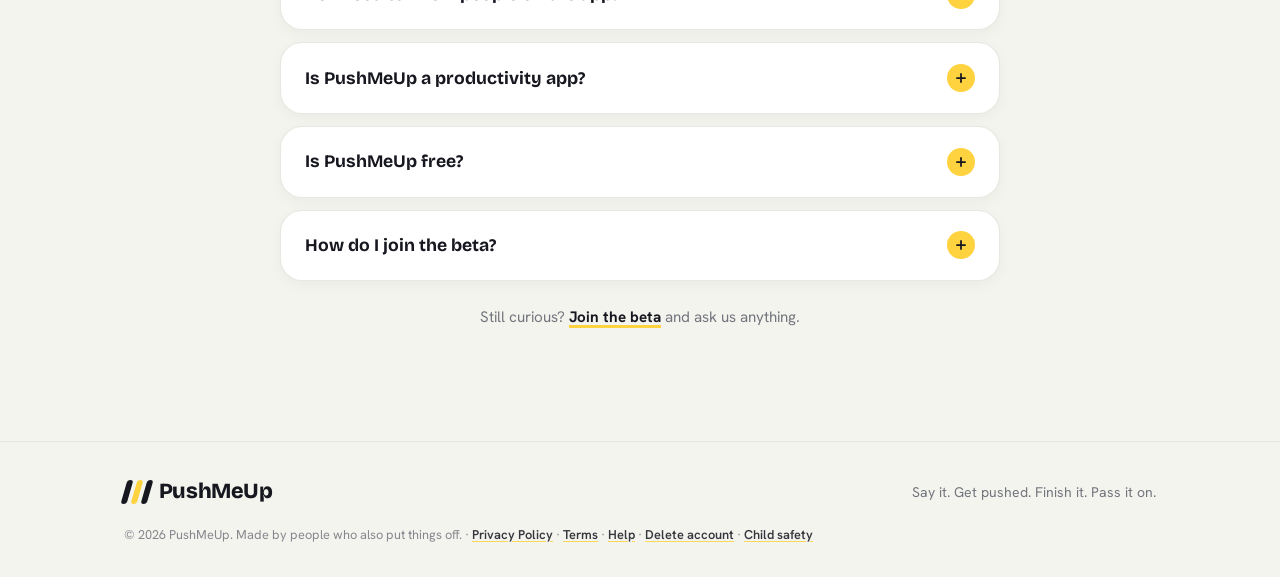
==== commit e0294e42: "Add 'What's new' release cards section Adds a new “What’s new” section to the homepage that mirrors " ====
--- a/index.html
+++ b/index.html
@@ -115,6 +115,7 @@
       </a>
       <nav class="header__nav" aria-label="Main">
         <a class="header__link" href="#how-it-works">How it works</a>
+        <a class="header__link" href="#whats-new">What's new</a>
         <a class="btn btn--push btn--compact" href="#beta" data-cta>Join beta</a>
       </nav>
     </div>
@@ -425,6 +426,57 @@
       </div>
     </section>
 
+    <!-- ================= What's new ================= -->
+    <!-- Mirrors the app's in-app changelog (taskswapMobile
+         src/features/MyProfile/data/changelog.ts). When a release ships,
+         move the top release card down and add the new one above it. -->
+    <section class="section" id="whats-new">
+      <div class="wrap">
+        <span class="overline section__kicker reveal">Always shipping</span>
+        <h2 class="section__title reveal">What we're adding to PushMeUp</h2>
+        <p class="section__lead reveal">
+          New features land every week, shaped by the beta crew. The latest, straight from the
+          app's changelog:
+        </p>
+
+        <div class="reveal-group">
+          <article class="release release--latest reveal">
+            <div class="release__head">
+              <span class="release__badge">Latest &middot; Jul 13, 2026</span>
+              <h3 class="release__title">&#11093; Circles: do it together</h3>
+              <p class="release__sub">
+                Commit to one sentence with up to 4 friends. Everyone gets their own goal.
+                Same words, own momentum.
+              </p>
+            </div>
+            <ul class="release__list">
+              <li>&#9993;&#65039; Invite friends right in the app, or send an invite link anywhere.</li>
+              <li>&#9997;&#65039; Share one update a day with your circle, and cheer each other on.</li>
+              <li>&#128075; Nudge a circle-mate. A quiet &ldquo;thinking of you&rdquo;, softer than a push.</li>
+              <li>&#128240; Every circle has an activity feed of everyone&rsquo;s good moments.</li>
+              <li>&#9889; Push a whole circle forward in one tap, right from the feed.</li>
+            </ul>
+          </article>
+
+          <article class="release reveal">
+            <div class="release__head">
+              <span class="release__badge release__badge--muted">Jul 6, 2026</span>
+              <h3 class="release__title">&#129464; Post anonymously &amp; smoother goals</h3>
+            </div>
+            <ul class="release__list release__list--compact">
+              <li>Post goals under a generated alias. Pushes still come from real, named people.</li>
+              <li>Your Impact: a page showing everyone you&rsquo;ve helped.</li>
+              <li>Smoother goal animations, and notifications that jump straight to the goal.</li>
+            </ul>
+          </article>
+        </div>
+
+        <p class="release__more reveal">
+          And more every week. <a href="#beta" data-cta>The beta crew</a> sees it first.
+        </p>
+      </div>
+    </section>
+
     <!-- ================= Beta ================= -->
     <section class="section" id="beta">
       <div class="wrap">
--- a/css/site.css
+++ b/css/site.css
@@ -865,3 +865,94 @@
 
   .header { transition: none; }
 }
+
+/* ============================================================
+   What's new — release cards mirroring the app changelog
+   ============================================================ */
+.release {
+  background: var(--card);
+  border: 1px solid var(--line);
+  border-radius: var(--radius-card);
+  padding: var(--space-6);
+  margin-top: var(--space-5);
+}
+
+.release--latest {
+  border: 1.5px solid var(--push);
+  box-shadow: 0 12px 32px rgba(23, 23, 28, 0.07);
+}
+
+.release__badge {
+  display: inline-block;
+  background: var(--push-soft);
+  color: #8a6d1a;
+  font-size: 0.72rem;
+  font-weight: 800;
+  letter-spacing: 0.08em;
+  text-transform: uppercase;
+  border-radius: var(--radius-pill);
+  padding: 0.35rem 0.85rem;
+}
+
+.release__badge--muted {
+  background: var(--paper);
+  color: var(--muted);
+  border: 1px solid var(--line);
+}
+
+.release__title {
+  font-family: var(--font-headline);
+  font-size: 1.4rem;
+  line-height: 1.2;
+  letter-spacing: -0.01em;
+  margin-top: var(--space-3);
+}
+
+.release__sub {
+  color: var(--muted);
+  line-height: 1.55;
+  margin-top: var(--space-2);
+  max-width: 46ch;
+}
+
+.release__list {
+  list-style: none;
+  padding: 0;
+  margin: var(--space-4) 0 0;
+  display: grid;
+  gap: 0.7rem;
+}
+
+.release__list li {
+  line-height: 1.5;
+}
+
+.release__list--compact {
+  gap: 0.45rem;
+}
+
+.release__list--compact li {
+  color: var(--muted);
+  font-size: 0.95rem;
+}
+
+.release__more {
+  text-align: center;
+  color: var(--muted);
+  margin-top: var(--space-5);
+}
+
+.release__more a {
+  color: var(--ink);
+  font-weight: 700;
+}
+
+@media (max-width: 640px) {
+  .release {
+    padding: var(--space-5);
+  }
+
+  .release__title {
+    font-size: 1.25rem;
+  }
+}
